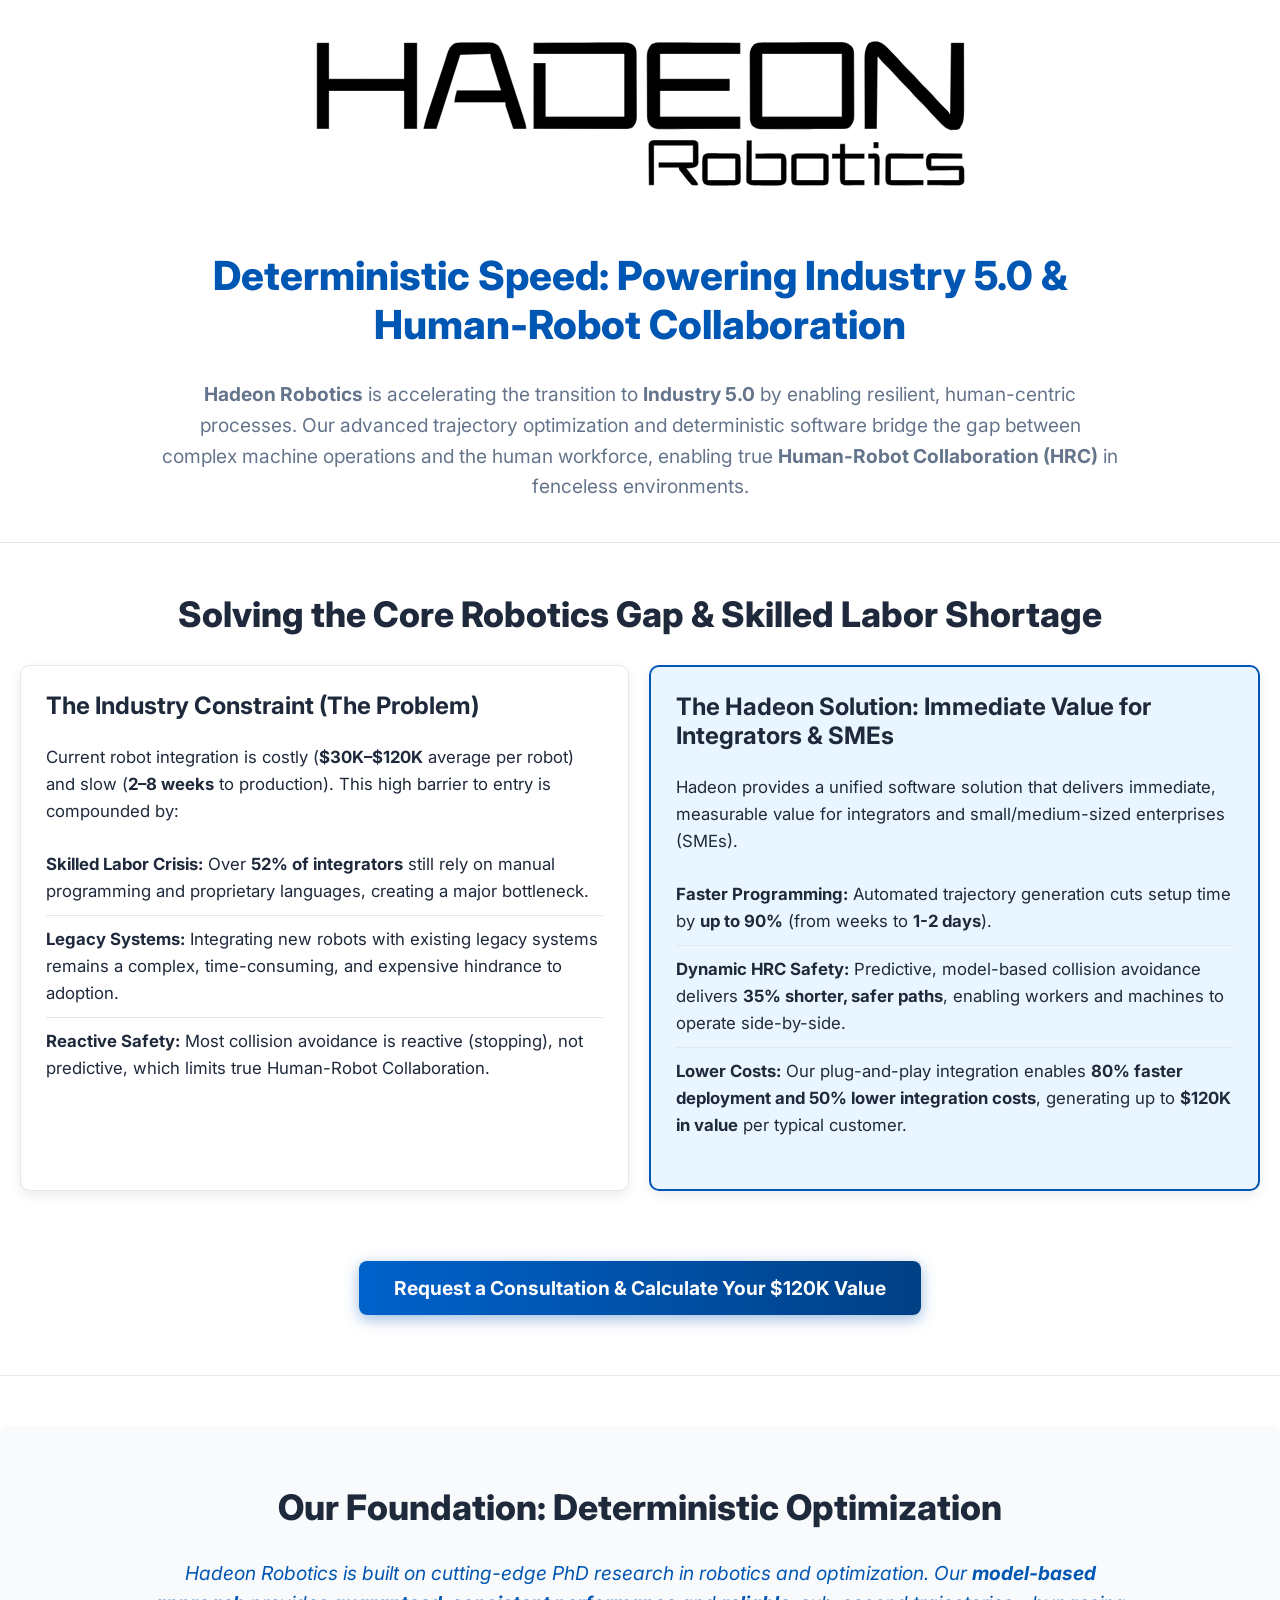
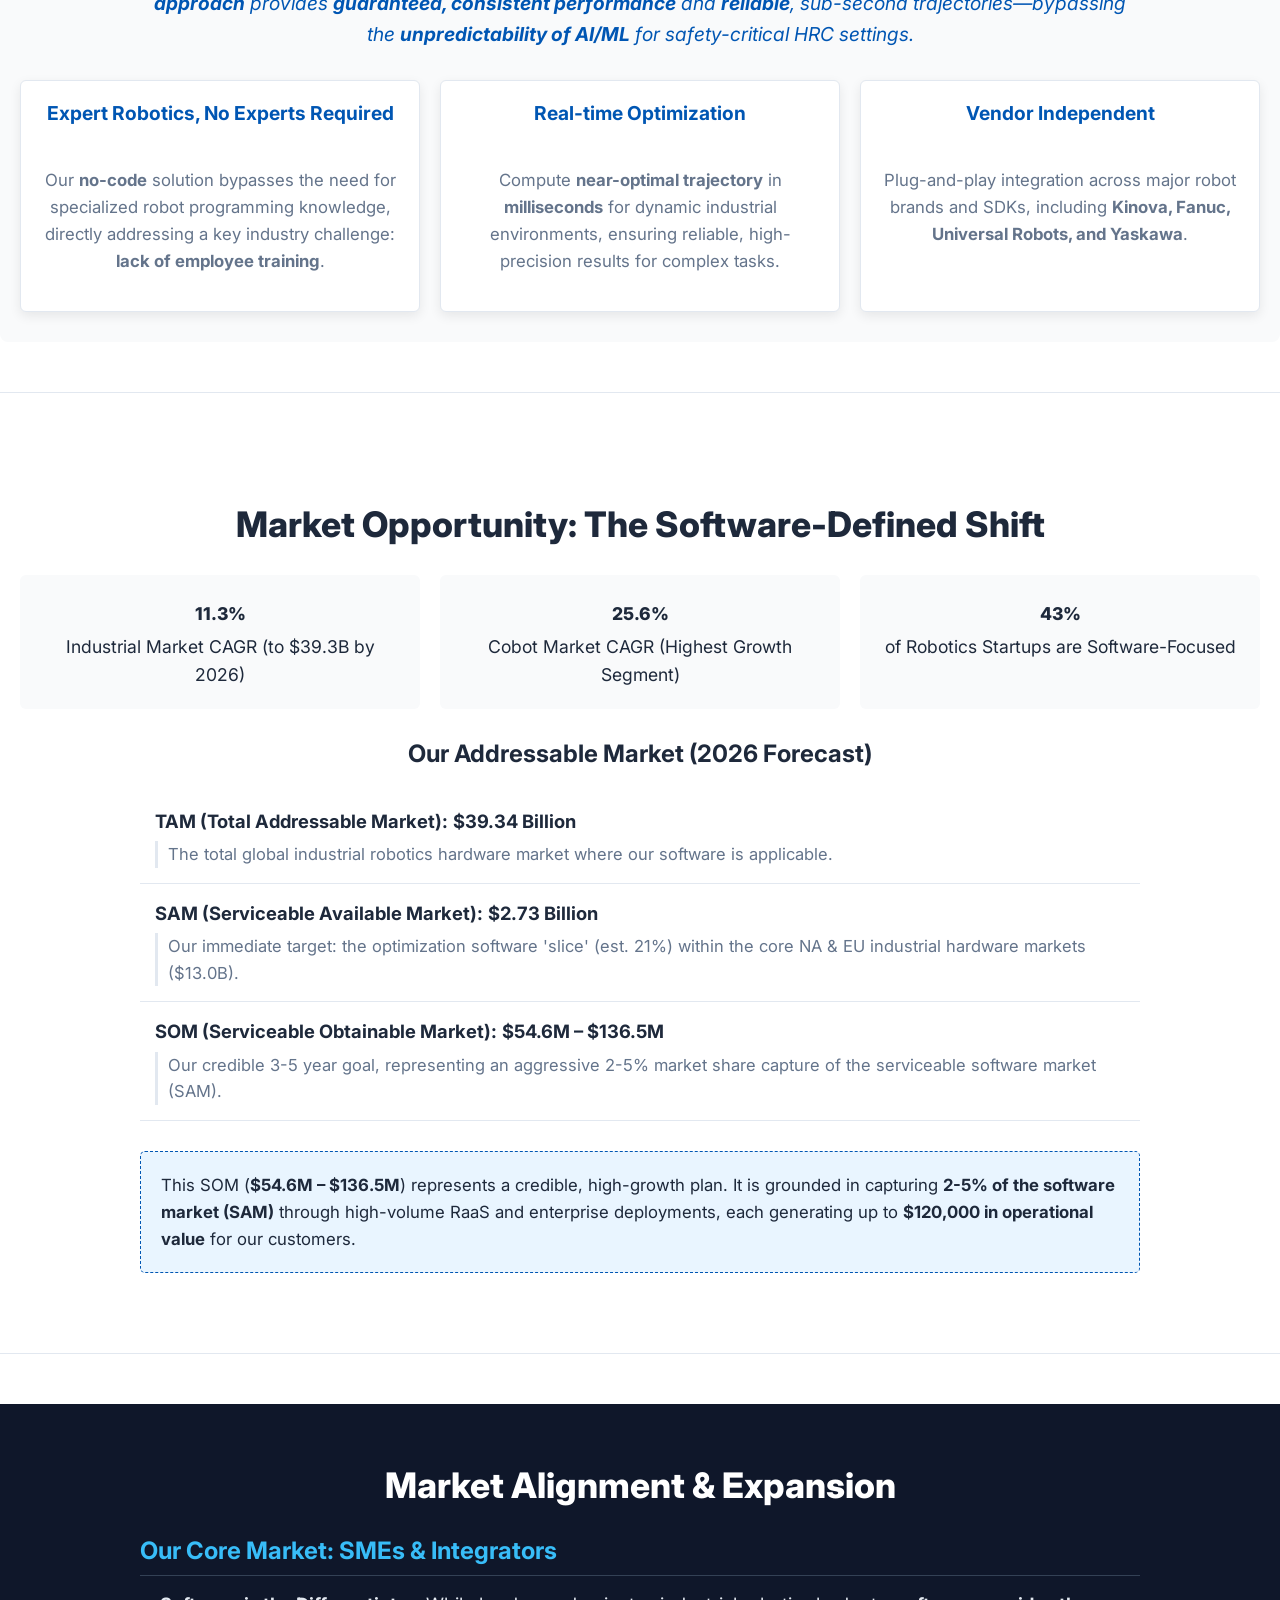
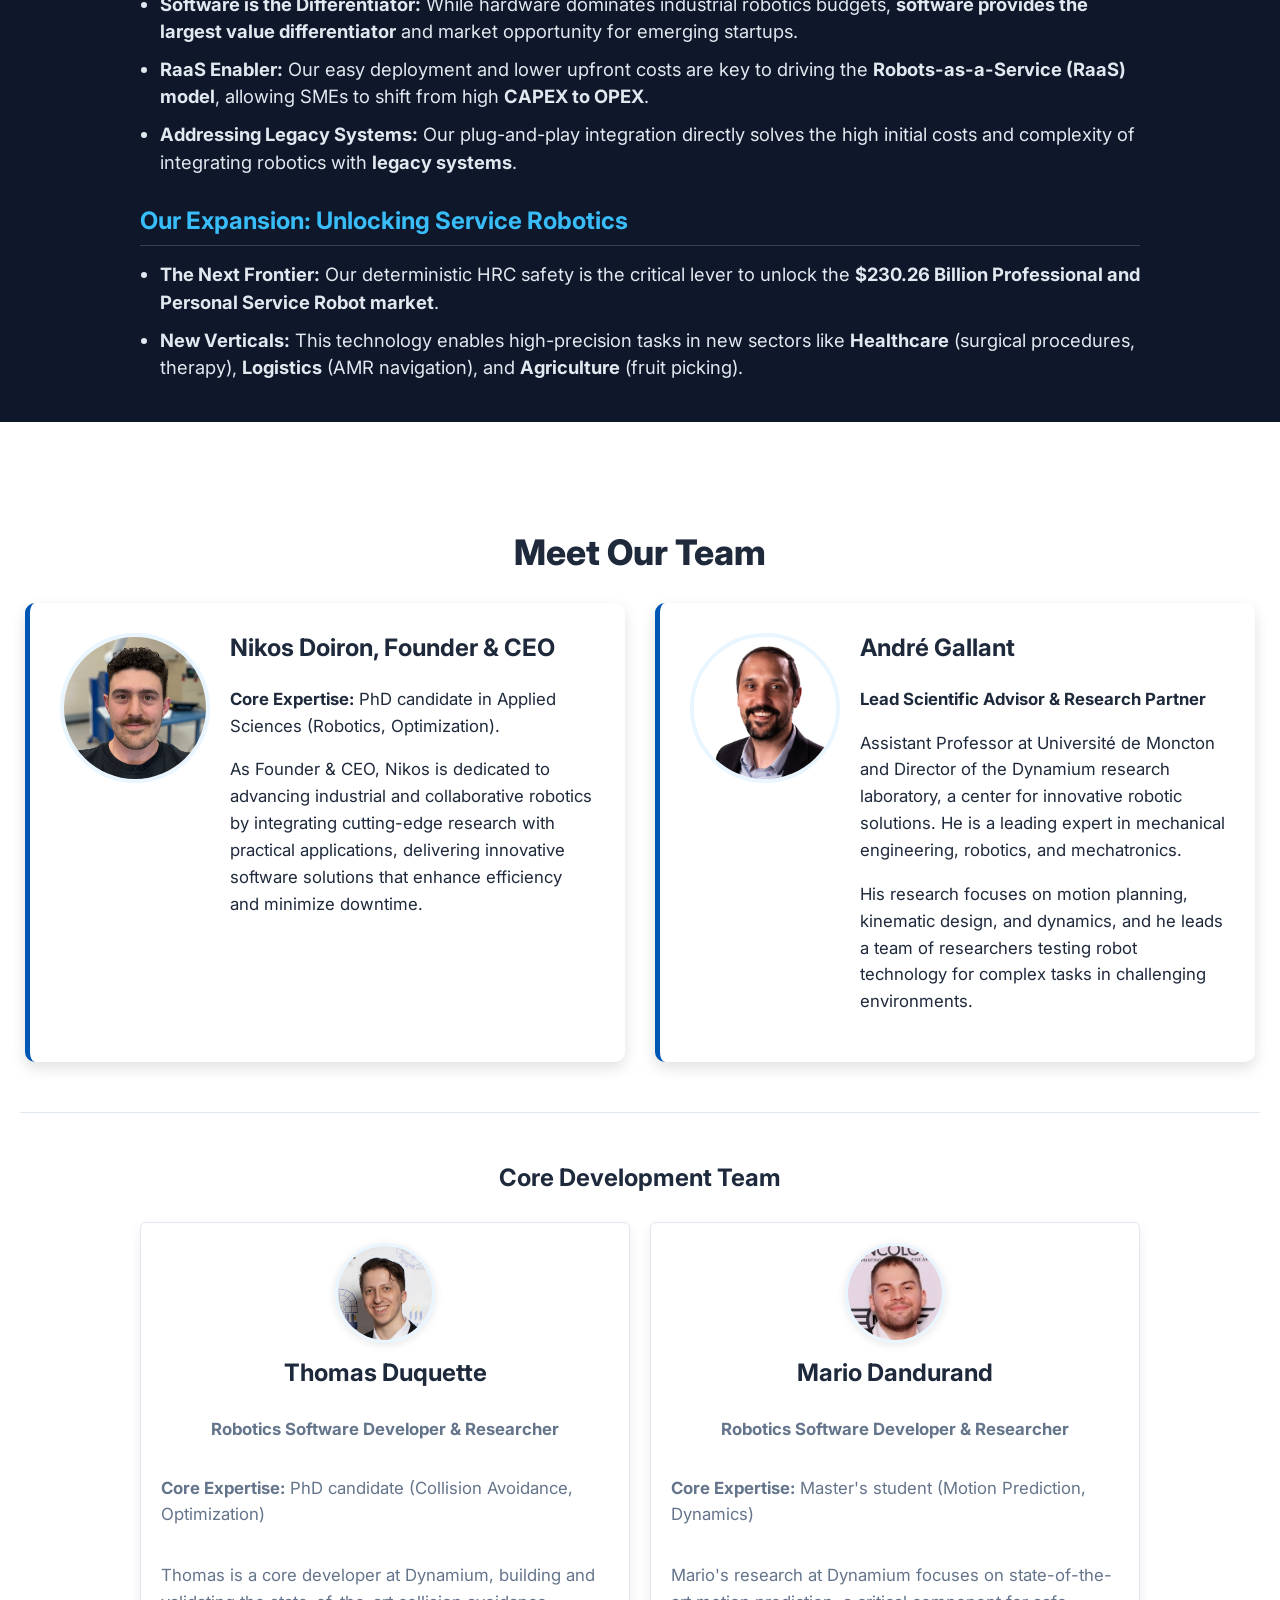
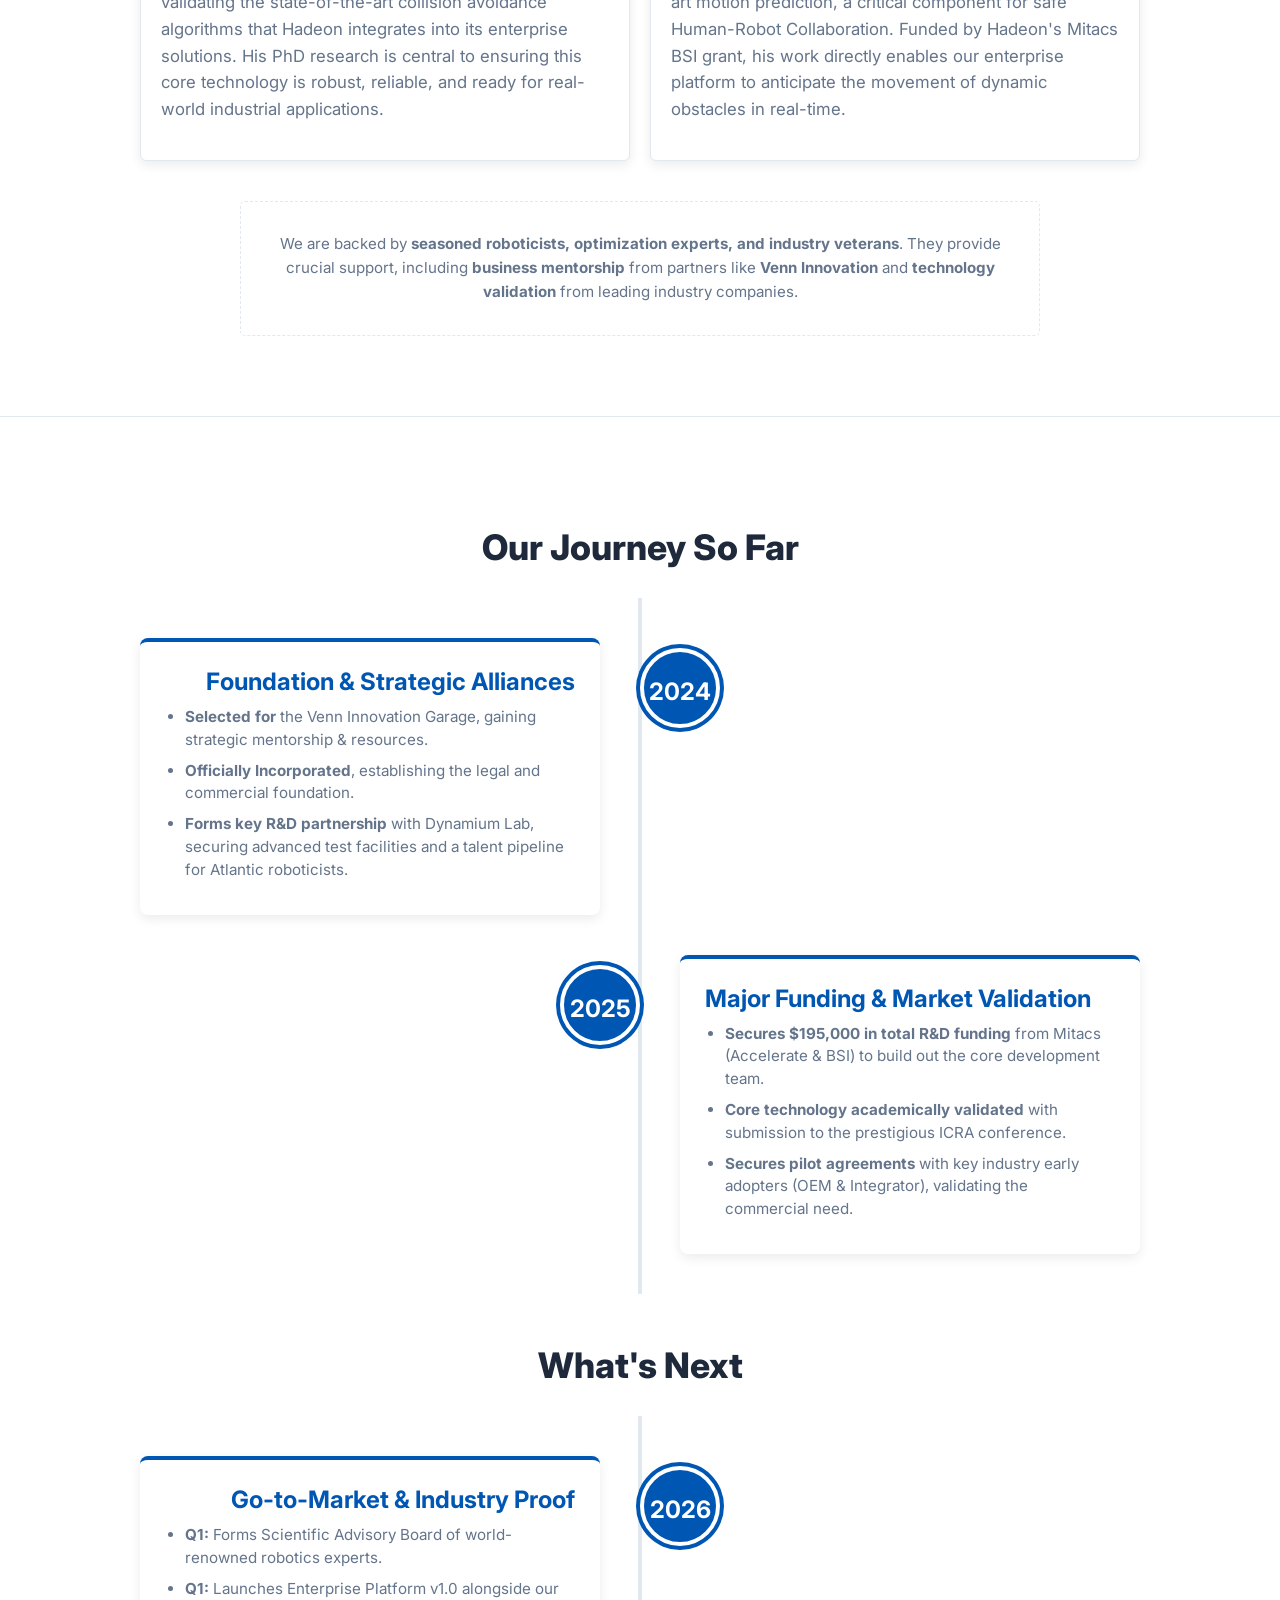
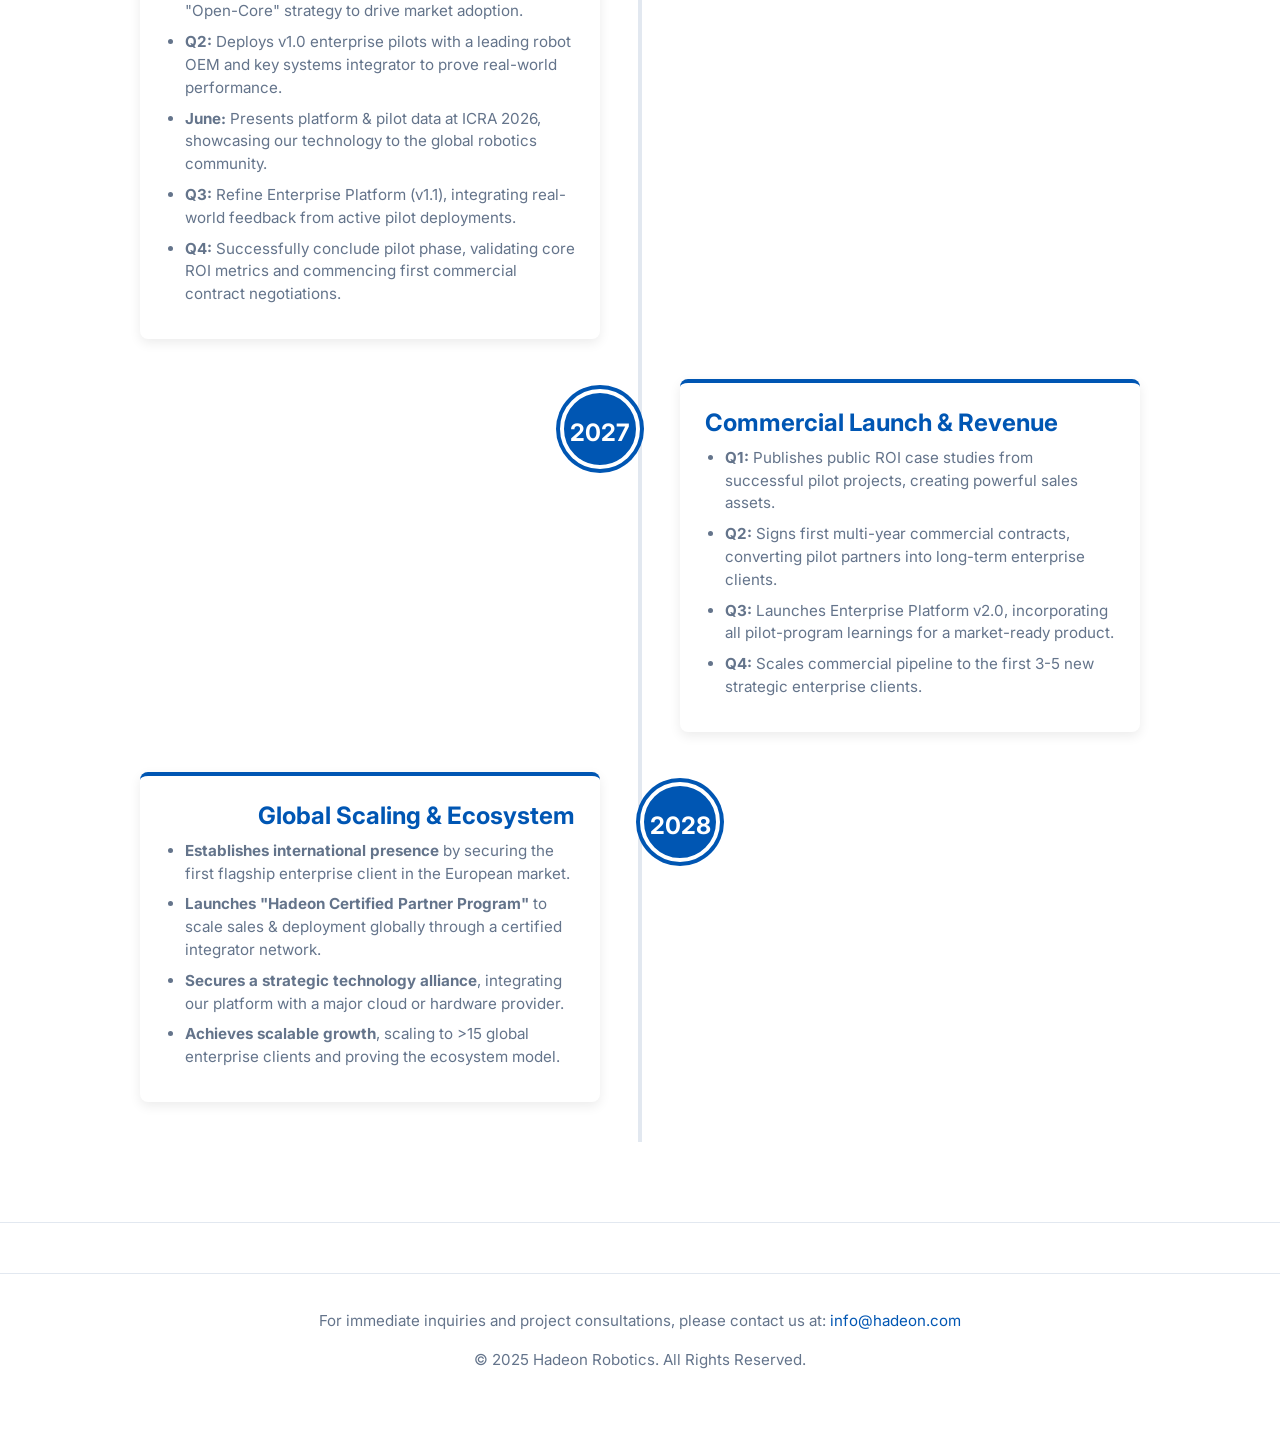
==== index.html @ 7d15245c "Official Hadeon wesite launch" ====
<!DOCTYPE html>
<html lang="en">
<head>
    <meta charset="UTF-8">
    <meta name="viewport" content="width=device-width, initial-scale=1.0">
    <title>Hadeon Robotics - Deterministic Speed for Industry 5.0</title>

    <style>
        /* --- PROFESSIONAL STYLES --- */

        /* 1. IMPORT A PROFESSIONAL FONT */
        @import url('https://fonts.googleapis.com/css2?family=Inter:wght@400;600;700;800&display=swap');

        /* 2. DEFINE A MODERN COLOR PALETTE */
        :root {
            --primary-blue: #0056b3;
            --primary-blue-light: #e9f5ff;
            --primary-blue-hover: #004085;
            --dark-bg: #0f172a; /* Dark Slate Blue */
            --light-bg: #ffffff;
            --text-dark: #1e293b;
            --text-light: #e2e8f0;
            --text-muted: #64748b;
            --border-light: #e2e8f0;
            --shadow-soft: 0 4px 12px rgba(0,0,0,0.08);
            --shadow-strong: 0 6px 15px rgba(0,0,0,0.12);
        }

        /* 3. BASE STYLES */
        * {
            box-sizing: border-box; /* <-- ADD THIS LINE */
        }

        body {
            font-family: 'Inter', sans-serif;
            text-align: center;
            background-color: #f4f4f4;
            color: var(--text-dark);
            margin: 0;
            padding: 0;
            -webkit-font-smoothing: antialiased;
            -moz-osx-font-smoothing: grayscale;
        }

        main {
            max-width: 100%;
            margin: 0;
            background-color: var(--light-bg);
            border-radius: 0;
            box-shadow: none;
            padding: 40px 0;
        }

        h2 {
            font-size: 2.2em;
            font-weight: 800;
            color: var(--text-dark);
            margin-bottom: 30px;
        }
        h3 {
            font-size: 1.5em;
            font-weight: 700;
            color: var(--text-dark);
            margin-top: 0;
        }
        h4 {
            font-size: 1.2em;
            font-weight: 700;
            color: var(--primary-blue);
            margin-top: 0;
        }

        p, li {
            line-height: 1.6;
            font-size: 1.05em;
        }

        /* --- SECTION STYLES --- */
        .section-separator {
            max-width: 1280px;
            margin: 40px auto;
            border: none;
            border-top: 1px solid var(--border-light);
        }

        /* LOGO STYLES */
        .logo {
            width: 90%;
            max-width: 650px;
            height: auto;
            margin-bottom: 20px;
        }

        /* HEADER & INTRODUCTION */
        .company-header {
            max-width: 1000px;
            margin: 40px auto 30px auto;
            padding: 0 20px;
        }
        .company-header h2 {
            font-size: 2.5em;
            font-weight: 800;
            color: var(--primary-blue);
            text-shadow: none;
        }
        .company-header p {
            font-size: 1.2em;
            color: var(--text-muted);
            text-align: center;
        }

        /* ROBOTIC ADVANTAGE (PROBLEM/SOLUTION) */
        .robotic-advantage {
            max-width: 1280px;
            margin: 50px auto;
            padding: 0 20px;
        }
        .advantage-grid {
            display: flex;
            gap: 20px;
            text-align: left;
            flex-wrap: wrap;
            justify-content: center;
        }
        .advantage-box {
            flex: 1;
            min-width: 300px;
            padding: 25px;
            border-radius: 10px;
            background-color: var(--light-bg);
            box-shadow: var(--shadow-soft);
            border: 1px solid var(--border-light);
            transition: all 0.2s ease-in-out;
        }
        .advantage-box:hover {
            /*transform: translateY(-5px);*/
            /*box-shadow: var(--shadow-strong);*/
        }
        .solution-box {
            border: 2px solid var(--primary-blue);
            background-color: var(--primary-blue-light);
        }
        .advantage-box ul {
            list-style: none;
            padding: 0;
        }
        .advantage-box p, .advantage-box li {
            text-align: left;
            font-size: 1.05em;
        }
        .advantage-box li {
            padding: 10px 0;
            border-bottom: 1px solid var(--border-light);
        }
        .advantage-box li:last-child {
            border-bottom: none;
        }

        /* CTA BANNER */
        .cta-banner {
            margin: 40px auto;
            padding: 20px;
        }
        .cta-button {
            display: inline-block;
            padding: 15px 35px;
            font-size: 1.2em;
            font-weight: 700;
            color: #ffffff;
            background-image: linear-gradient(to right, #0062cc, #004085);
            border: none;
            border-radius: 8px;
            text-decoration: none;
            box-shadow: 0 4px 15px rgba(0, 86, 179, 0.4);
            transition: all 0.2s ease-in-out;
        }
        .cta-button:hover {
            transform: translateY(-3px);
            box-shadow: 0 6px 20px rgba(0, 86, 179, 0.5);
        }

        /* TECHNOLOGY & EXPERTISE SECTION */
        .expertise-section {
            max-width: 1280px;
            margin: 50px auto;
            padding: 30px 20px;
            background-color: #f9fafb;
            border-radius: 8px;
        }
        .expertise-summary {
            font-size: 1.2em;
            font-style: italic;
            margin-bottom: 40px;
            color: var(--primary-blue);
            line-height: 1.6;
            max-width: 1000px;
            margin: 0 auto 30px auto;
            text-align: center;
        }
        .features-grid {
            display: flex;
            gap: 20px;
            flex-wrap: wrap;
            justify-content: center;
        }
        .feature-box {
            flex: 1;
            min-width: 250px;
            padding: 20px;
            border-radius: 6px;
            background-color: var(--light-bg);
            box-shadow: var(--shadow-soft);
            text-align: center;
            border: 1px solid var(--border-light);
            transition: all 0.2s ease-in-out;
        }
        .feature-box:hover {
            /*transform: translateY(-5px);*/
            /*box-shadow: var(--shadow-strong);*/
        }
        .feature-box p {
            color: var(--text-muted);
            font-size: 1.05em;
            /* text-align removed from this global rule */
        }

        /* NEW: Centers text ONLY in the "Foundation" boxes */
        .expertise-section .feature-box p {
            text-align: center;
        }

        .dev-title {
            font-size: 1.1em;
            font-weight: 700;
            color: var(--text-dark);
            margin-top: 5px;
            margin-bottom: 15px;
            display: block;
        }

        /* NEW: Justifies ONLY the dev bio paragraphs */
        .feature-box p.dev-bio {
            text-align: left;
        }

        /* MARKET OPPORTUNITY */
        .market-opportunity-section {
            max-width: 1280px;
            margin: 50px auto;
            padding: 30px 20px;
        }
        .market-grid {
            display: flex;
            gap: 20px;
            flex-wrap: wrap;
            justify-content: center;
            margin-bottom: 30px;
        }
        .market-box {
            flex: 1;
            min-width: 250px;
            padding: 20px;
            border-radius: 6px;
            background-color: #f9fafb;
            text-align: center;
        }
        .market-box-stat {
            font-size: 2.8em;
            font-weight: 800;
            color: var(--primary-blue);
            margin: 0;
        }
        .market-box p {
            font-size: 1.1em;
            color: var(--text-dark);
            margin: 5px 0 0 0;
        }
        .tam-sam-som-list {
            max-width: 1000px;
            margin: 0 auto;
            text-align: left;
            padding: 0;
            list-style: none;
        }
        .tam-sam-som-list li {
            font-size: 1.15em;
            padding: 15px;
            border-bottom: 1px solid var(--border-light);
        }
        .tam-sam-som-list p.market-definition {
            font-size: 0.9em;
            color: var(--text-muted);
            margin: 5px 0 0 0;
            padding-left: 10px;
            border-left: 3px solid var(--border-light);
        }

        .market-summary-note {
            max-width: 1000px;
            margin: 30px auto 0 auto;
            padding: 20px;
            font-size: 1.0em;
            color: var(--text-dark);
            background-color: var(--primary-blue-light);
            border: 1px dashed var(--primary-blue);
            border-radius: 5px;
            text-align: left;
        }
        .market-summary-note p {
            text-align: left;
            margin: 0;
        }


        /* MARKET ALIGNMENT & EXPANSION */
        .market-expansion-section {
            max-width: 100%;
            margin: 50px auto;
            padding: 30px 20px;
            background-color: var(--dark-bg);
            color: var(--text-light);
            padding-bottom: 30px;
        }
        .market-expansion-section h2 {
            color: #ffffff;
        }
        .market-expansion-section h3 {
            color: #38bdf8;
            text-align: left;
            max-width: 1000px;
            margin: 30px auto 15px auto;
            border-bottom: 1px solid #334155;
            padding-bottom: 10px;
        }
        .market-expansion-section ul {
            list-style: disc;
            padding-left: 20px;
            text-align: left;
            max-width: 1000px;
            margin: 0 auto;
        }
        .market-expansion-section li {
            font-size: 1.15em;
            margin-bottom: 10px;
            line-height: 1.5;
        }

        /* TEAM/FOUNDER SECTION STYLES */
        .team-section {
            max-width: 1280px;
            margin: 50px auto;
            padding: 30px 20px;
        }
        .section-header {
            margin-bottom: 30px;
        }

        .team-grid {
            display: flex;
            gap: 30px;
            flex-wrap: wrap;
            justify-content: center;
            margin: 0 auto 30px auto;
        }

        .team-card {
            display: flex;
            align-items: flex-start;
            gap: 20px;
            flex: 1;
            min-width: 400px;
            max-width: 600px;
            padding: 30px;
            border-radius: 10px;
            background-color: var(--light-bg);
            box-shadow: var(--shadow-strong);
            text-align: left;
            border-left: 5px solid var(--primary-blue);
        }

        .team-image-container {
            flex-shrink: 0;
        }

        .team-headshot {
            width: 150px;
            height: 150px;
            object-fit: cover;
            object-position: center bottom;
            border-radius: 50%;
            border: 4px solid var(--primary-blue-light);
        }

        .team-details {
            flex-grow: 1;
        }

        .team-details p {
            text-align: left;
        }

        .advisors-note {
            max-width: 800px;
            margin: 0 auto;
            padding: 15px;
            font-size: 0.9em;
            color: var(--text-muted);
            border: 1px dashed var(--border-light);
            border-radius: 5px;
        }

        @media (max-width: 960px) {
            .team-card {
                flex-direction: column;
                align-items: center;
                text-align: left;
                min-width: 300px;
            }
            .team-details p {
                text-align: left;
            }
        }

        /* NEW: Styling for Development Team Headshots */
        .dev-headshot {
            width: 100px;
            height: 100px;
            object-fit: cover;
            object-position: center top;
            border-radius: 50%;
            border: 3px solid var(--primary-blue-light);
            margin-bottom: 15px; /* Space between image and text */
            box-shadow: 0 2px 8px rgba(0,0,0,0.1);
        }

        /* Adjust feature-box for dev images to center them */
        .features-grid .feature-box {
            display: flex;
            flex-direction: column;
            align-items: center; /* Center content horizontally */
            text-align: center;  /* Center text within the box */
        }
        /* Ensure text is left-aligned within dev bios */
        /*.features-grid .feature-box p {*/
        /*    text-align: center;*/
        /*}*/

        /* --- ROADMAP STYLES --- */
        .roadmap-section {
            max-width: 1280px;
            margin: 50px auto;
            padding: 30px 20px;
        }

        .timeline-container {
            position: relative;
            max-width: 1000px;
            margin: 0 auto;
            padding: 20px 0;
        }

        .timeline-container::before {
            content: '';
            position: absolute;
            top: 0;
            bottom: 0;
            left: 50%;
            width: 4px;
            background-color: var(--border-light);
            transform: translateX(-50%);
        }

        .timeline-item {
            position: relative;
            width: 50%;
            padding: 20px 0;
            opacity: 0;
            transform: translateY(30px);
            transition: opacity 0.6s ease-out, transform 0.6s ease-out;
        }

        .timeline-item.is-active {
            opacity: 1;
            transform: translateY(0);
        }

        .timeline-item:nth-child(odd) {
            padding-right: 40px;
            text-align: right;
            left: 0;
        }
        .timeline-item:nth-child(even) {
            padding-left: 40px;
            text-align: left;
            left: 50%;
        }

        .timeline-year {
            position: absolute;
            top: 30px;
            width: 80px;
            height: 80px;
            line-height: 80px;
            text-align: center;
            font-size: 1.5em;
            font-weight: 700;
            color: #ffffff;
            background-color: var(--primary-blue);
            border-radius: 50%;
            border: 4px solid var(--light-bg);
            box-shadow: 0 0 0 4px var(--primary-blue);
            z-index: 10;
        }

        .timeline-item:nth-child(odd) .timeline-year {
            right: -40px;
            transform: translateX(50%);
        }
        .timeline-item:nth-child(even) .timeline-year {
            left: -40px;
            transform: translateX(-50%);
        }

        .timeline-content {
            padding: 25px;
            background-color: var(--light-bg);
            border-radius: 8px;
            box-shadow: var(--shadow-soft);
            border-top: 4px solid var(--primary-blue);
        }

        .timeline-content h3 {
            margin-bottom: 10px;
            color: var(--primary-blue);
        }

        .timeline-content ul {
            list-style-type: disc;
            padding-left: 20px;
            margin: 0;
            text-align: left;
        }

        .timeline-content li {
            font-size: 0.95em;
            margin-bottom: 8px;
            color: var(--text-muted);
            line-height: 1.5;
        }

        /* Roadmap Media Query for Mobile */
        @media (max-width: 768px) {
            .timeline-container::before {
                left: 40px;
            }

            .timeline-item {
                width: 100%;
                padding-left: 60px;
                padding-right: 0;
            }

            .timeline-item:nth-child(odd),
            .timeline-item:nth-child(even) {
                left: 0;
                padding-left: 70px;
                text-align: left;
            }

            .timeline-year {
                top: 25px;
                left: 0;
                width: 70px;
                height: 70px;
                line-height: 70px;
                font-size: 1.2em;
            }

            .timeline-item:nth-child(odd) .timeline-year,
            .timeline-item:nth-child(even) .timeline-year {
                left: 40px;
                transform: translateX(-50%);
            }
        }
        /* --- END ROADMAP STYLES --- */


        /* CONTACT FOOTER */
        .contact-footer {
            margin-top: 50px;
            padding: 20px;
            border-top: 1px solid var(--border-light);
            font-size: 0.9em;
            color: var(--text-muted);
        }
        .contact-footer a {
            color: var(--primary-blue);
            text-decoration: none;
        }
        .contact-footer a:hover {
            text-decoration: underline;
        }
    </style>
</head>
<body>

<main>
    <img src="images/HadeonLogo.svg" alt="Hadeon Robotics Logo" class="logo">

    <section class="company-header">
        <h2>Deterministic Speed: Powering Industry 5.0 & Human-Robot Collaboration</h2>
        <p>
            <strong>Hadeon Robotics</strong> is accelerating the transition to <strong>Industry 5.0</strong> by enabling resilient, human-centric processes. Our advanced trajectory optimization and deterministic software bridge the gap between complex machine operations and the human workforce, enabling true <strong>Human-Robot Collaboration (HRC)</strong> in fenceless environments.
        </p>
    </section>
    <hr class="section-separator">

    <section class="robotic-advantage">
        <h2>Solving the Core Robotics Gap & Skilled Labor Shortage</h2>

        <div class="advantage-grid">
            <div class="advantage-box">
                <h3>The Industry Constraint (The Problem)</h3>
                <p>
                    Current robot integration is costly (<strong>$30K–$120K</strong> average per robot) and slow (<strong>2–8 weeks</strong> to production). This high barrier to entry is compounded by:
                </p>
                <ul>
                    <li><strong>Skilled Labor Crisis:</strong> Over <strong>52% of integrators</strong> still rely on manual programming and proprietary languages, creating a major bottleneck.</li>
                    <li><strong>Legacy Systems:</strong> Integrating new robots with existing legacy systems remains a complex, time-consuming, and expensive hindrance to adoption.</li>
                    <li><strong>Reactive Safety:</strong> Most collision avoidance is reactive (stopping), not predictive, which limits true Human-Robot Collaboration.</li>
                </ul>
            </div>

            <div class="advantage-box solution-box">
                <h3>The Hadeon Solution: Immediate Value for Integrators & SMEs</h3>
                <p>
                    Hadeon provides a unified software solution that delivers immediate, measurable value for integrators and small/medium-sized enterprises (SMEs).
                </p>
                <ul>
                    <li>
                        <strong>Faster Programming:</strong> Automated trajectory generation cuts setup time by <strong>up to 90%</strong> (from weeks to <strong>1-2 days</strong>).
                    </li>
                    <li>
                        <strong>Dynamic HRC Safety:</strong> Predictive, model-based collision avoidance delivers <strong>35% shorter, safer paths</strong>, enabling workers and machines to operate side-by-side.
                    </li>
                    <li>
                        <strong>Lower Costs:</strong> Our plug-and-play integration enables <strong>80% faster deployment and 50% lower integration costs</strong>, generating up to <strong>$120K in value</strong> per typical customer.
                    </li>
                </ul>
            </div>
        </div>
    </section>
    <section class="cta-banner">
        <a href="mailto:info@hadeon.com" class="cta-button">Request a Consultation & Calculate Your $120K Value</a>
    </section>
    <hr class="section-separator">

    <section class="expertise-section">
        <h2>Our Foundation: Deterministic Optimization</h2>

        <p class="expertise-summary">
            Hadeon Robotics is built on cutting-edge PhD research in robotics and optimization. Our <strong>model-based approach</strong> provides <strong>guaranteed, consistent performance</strong> and <strong>reliable</strong>, sub-second trajectories—bypassing the <strong>unpredictability of AI/ML</strong> for safety-critical HRC settings.
        </p>

        <div class="features-grid">
            <div class="feature-box">
                <h4>Expert Robotics, No Experts Required</h4>
                <p>Our <strong>no-code</strong> solution bypasses the need for specialized robot programming knowledge, directly addressing a key industry challenge: <strong>lack of employee training</strong>.</p>
            </div>
            <div class="feature-box">
                <h4>Real-time Optimization</h4>
                <p>Compute <strong>near-optimal trajectory</strong> in <strong>milliseconds</strong> for dynamic industrial environments, ensuring reliable, high-precision results for complex tasks.</p>
            </div>
            <div class="feature-box">
                <h4>Vendor Independent</h4>
                <p>Plug-and-play integration across major robot brands and SDKs, including <strong>Kinova, Fanuc, Universal Robots, and Yaskawa</strong>.</p>
            </div>
        </div>
    </section>
    <hr class="section-separator">

    <section class="market-opportunity-section">
        <h2>Market Opportunity: The Software-Defined Shift</h2>
        <div class="market-grid">
            <div class="market-box">
                <p class="market-box-stat">11.3%</p>
                <p>Industrial Market CAGR (to $39.3B by 2026)</p>
            </div>
            <div class="market-box">
                <p class="market-box-stat">25.6%</p>
                <p>Cobot Market CAGR (Highest Growth Segment)</p>
            </div>
            <div class="market-box">
                <p class="market-box-stat">43%</p>
                <p>of Robotics Startups are Software-Focused</p>
            </div>
        </div>

        <h3>Our Addressable Market (2026 Forecast)</h3>

        <ul class="tam-sam-som-list">
            <li>
                <strong>TAM (Total Addressable Market):</strong> <strong>$39.34 Billion</strong>
                <p class="market-definition">The total global industrial robotics hardware market where our software is applicable.</p>
            </li>
            <li>
                <strong>SAM (Serviceable Available Market):</strong> <strong>$2.73 Billion</strong>
                <p class="market-definition">Our immediate target: the optimization software 'slice' (est. 21%) within the core NA & EU industrial hardware markets ($13.0B).</p>
            </li>
            <li>
                <strong>SOM (Serviceable Obtainable Market):</strong> <strong>$54.6M – $136.5M</strong>
                <p class="market-definition">Our credible 3-5 year goal, representing an aggressive 2-5% market share capture of the serviceable software market (SAM).</p>
            </li>
        </ul>

        <div class="market-summary-note">
            <p>This SOM (<strong>$54.6M – $136.5M</strong>) represents a credible, high-growth plan. It is grounded in capturing <strong>2-5% of the software market (SAM)</strong> through high-volume RaaS and enterprise deployments, each generating up to <strong>$120,000 in operational value</strong> for our customers.</p>
        </div>

    </section>

    <hr class="section-separator">

    <section class="market-expansion-section">
        <h2>Market Alignment & Expansion</h2>

        <h3>Our Core Market: SMEs & Integrators</h3>
        <ul>
            <li>
                <strong>Software is the Differentiator:</strong> While hardware dominates industrial robotics budgets, <strong>software provides the largest value differentiator</strong> and market opportunity for emerging startups.
            </li>
            <li>
                <strong>RaaS Enabler:</strong> Our easy deployment and lower upfront costs are key to driving the <strong>Robots-as-a-Service (RaaS) model</strong>, allowing SMEs to shift from high <strong>CAPEX to OPEX</strong>.
            </li>
            <li>
                <strong>Addressing Legacy Systems:</strong> Our plug-and-play integration directly solves the high initial costs and complexity of integrating robotics with <strong>legacy systems</strong>.
            </li>
        </ul>

        <h3>Our Expansion: Unlocking Service Robotics</h3>
        <ul>
            <li>
                <strong>The Next Frontier:</strong> Our deterministic HRC safety is the critical lever to unlock the <strong>$230.26 Billion Professional and Personal Service Robot market</strong>.
            </li>
            <li>
                <strong>New Verticals:</strong> This technology enables high-precision tasks in new sectors like <strong>Healthcare</strong> (surgical procedures, therapy), <strong>Logistics</strong> (AMR navigation), and <strong>Agriculture</strong> (fruit picking).
            </li>
        </ul>
    </section>

    <section class="team-section">
        <div class="section-header">
            <h2>Meet Our Team</h2>
        </div>

        <div class="team-grid">
            <div class="team-card">
                <div class="team-image-container">
                    <img src="images/nikos_headshot.jpeg" alt="Nikos Doiron Headshot" class="team-headshot">
                </div>
                <div class="team-details">
                    <h3>Nikos Doiron, Founder & CEO</h3>
                    <p><strong>Core Expertise:</strong> PhD candidate in Applied Sciences (Robotics, Optimization).</p>
                    <p>As Founder & CEO, Nikos is dedicated to advancing industrial and collaborative robotics by integrating cutting-edge research with practical applications, delivering innovative software solutions that enhance efficiency and minimize downtime.</p>
                </div>
            </div>

            <div class="team-card">
                <div class="team-image-container">
                    <img src="images/andre_headshot.jpeg" alt="Andre Gallant Headshot" class="team-headshot">
                </div>
                <div class="team-details">
                    <h3>André Gallant</h3>
                    <p><strong>Lead Scientific Advisor & Research Partner</strong></p>
                    <p>Assistant Professor at Université de Moncton and Director of the Dynamium research laboratory, a center for innovative robotic solutions. He is a leading expert in mechanical engineering, robotics, and mechatronics.</p>
                    <p>His research focuses on motion planning, kinematic design, and dynamics, and he leads a team of researchers testing robot technology for complex tasks in challenging environments.</p>
                </div>
            </div>
        </div>

        <div class="section-header" style="margin-top: 50px; border-top: 1px solid var(--border-light); padding-top: 50px;">
            <h3>Core Development Team</h3>
        </div>

        <div class="features-grid" style="max-width: 1000px; margin: 0 auto;">
            <div class="feature-box">
                <img src="images/thomas_headshot.jpeg" alt="Thomas Duquette Headshot" class="dev-headshot">
                <h3>Thomas Duquette</h3>
                <p class="dev-title">Robotics Software Developer & Researcher</p>

                <p class="dev-bio"><strong>Core Expertise:</strong> PhD candidate (Collision Avoidance, Optimization)</p>
                <p class="dev-bio">Thomas is a core developer at Dynamium, building and validating the state-of-the-art collision avoidance algorithms that Hadeon integrates into its enterprise solutions. His PhD research is central to ensuring this core technology is robust, reliable, and ready for real-world industrial applications.</p>
            </div>

            <div class="feature-box">
                <img src="images/mario_headshot.jpeg" alt="Mario Dandurand Headshot" class="dev-headshot">
                <h3>Mario Dandurand</h3>
                <p class="dev-title">Robotics Software Developer & Researcher</p>

                <p class="dev-bio"><strong>Core Expertise:</strong> Master's student (Motion Prediction, Dynamics)</p>
                <p class="dev-bio">Mario's research at Dynamium focuses on state-of-the-art motion prediction, a critical component for safe Human-Robot Collaboration. Funded by Hadeon's Mitacs BSI grant, his work directly enables our enterprise platform to anticipate the movement of dynamic obstacles in real-time.</p>
            </div>
        </div>

        <div class="advisors-note" style="margin-top: 40px;">
            <p>
                We are backed by <strong>seasoned roboticists, optimization experts, and industry veterans</strong>. They provide crucial support, including <strong>business mentorship</strong> from partners like <strong>Venn Innovation</strong> and <strong>technology validation</strong> from leading industry companies.
            </p>
        </div>
    </section>

    <hr class="section-separator">

    <section class="roadmap-section">

        <div class="section-header">
            <h2>Our Journey So Far</h2>
        </div>

        <div class="timeline-container">
            <div class="timeline-item">
                <div class="timeline-year">2024</div>
                <div class="timeline-content">
                    <h3>Foundation & Strategic Alliances</h3>
                    <ul>
                        <li><strong>Selected for</strong> the Venn Innovation Garage, gaining strategic mentorship & resources.</li>
                        <li><strong>Officially Incorporated</strong>, establishing the legal and commercial foundation.</li>
                        <li><strong>Forms key R&D partnership</strong> with Dynamium Lab, securing advanced test facilities and a talent pipeline for Atlantic roboticists.</li>
                    </ul>
                </div>
            </div>

            <div class="timeline-item">
                <div class="timeline-year">2025</div>
                <div class="timeline-content">
                    <h3>Major Funding & Market Validation</h3>
                    <ul>
                        <li><strong>Secures $195,000 in total R&D funding</strong> from Mitacs (Accelerate & BSI) to build out the core development team.</li>
                        <li><strong>Core technology academically validated</strong> with submission to the prestigious ICRA conference.</li>
                        <li><strong>Secures pilot agreements</strong> with key industry early adopters (OEM & Integrator), validating the commercial need.</li>
                    </ul>
                </div>
            </div>
        </div>

        <div class="section-header" style="margin-top: 50px;">
            <h2>What's Next</h2>
        </div>

        <div class="timeline-container">
            <div class="timeline-item">
                <div class="timeline-year">2026</div>
                <div class="timeline-content">
                    <h3>Go-to-Market & Industry Proof</h3>
                    <ul>
                        <li><span class="prefix"><strong> Q1:</strong></span> Forms Scientific Advisory Board of world-renowned robotics experts.</li>
                        <li><span class="prefix"><strong> Q1:</strong></span> Launches Enterprise Platform v1.0 alongside our "Open-Core" strategy to drive market adoption.</li>
                        <li><span class="prefix"><strong> Q2:</strong></span> Deploys v1.0 enterprise pilots with a leading robot OEM and key systems integrator to prove real-world performance.</li>
                        <li><span class="prefix"><strong> June:</strong></span> Presents platform & pilot data at ICRA 2026, showcasing our technology to the global robotics community.</li>
                        <li><span class="prefix"><strong> Q3:</strong></span> Refine Enterprise Platform (v1.1), integrating real-world feedback from active pilot deployments.</li>
                        <li><span class="prefix"><strong> Q4:</strong></span> Successfully conclude pilot phase, validating core ROI metrics and commencing first commercial contract negotiations.</li>
                    </ul>
                </div>
            </div>

            <div class="timeline-item">
                <div class="timeline-year">2027</div>
                <div class="timeline-content">
                    <h3>Commercial Launch & Revenue</h3>
                    <ul>
                        <li><strong>Q1:</strong> Publishes public ROI case studies from successful pilot projects, creating powerful sales assets.</li>
                        <li><strong>Q2:</strong> Signs first multi-year commercial contracts, converting pilot partners into long-term enterprise clients.</li>
                        <li><strong>Q3:</strong> Launches Enterprise Platform v2.0, incorporating all pilot-program learnings for a market-ready product.</li>
                        <li><strong>Q4:</strong> Scales commercial pipeline to the first 3-5 new strategic enterprise clients.</li>
                    </ul>
                </div>
            </div>

            <div class="timeline-item">
                <div class="timeline-year">2028</div>
                <div class="timeline-content">
                    <h3>Global Scaling & Ecosystem</h3>
                    <ul>
                        <li><strong>Establishes international presence</strong> by securing the first flagship enterprise client in the European market.</li>
                        <li><strong>Launches "Hadeon Certified Partner Program"</strong> to scale sales & deployment globally through a certified integrator network.</li>
                        <li><strong>Secures a strategic technology alliance</strong>, integrating our platform with a major cloud or hardware provider.</li>
                        <li><strong>Achieves scalable growth</strong>, scaling to >15 global enterprise clients and proving the ecosystem model.</li>
                    </ul>
                </div>
            </div>
        </div>
    </section>

    <hr class="section-separator">

    <section class="contact-footer">
        <p>For immediate inquiries and project consultations, please contact us at: <a href="mailto:info@hadeon.com">info@hadeon.com</a></p>
        <p>&copy; 2025 Hadeon Robotics. All Rights Reserved.</p>
    </section>
</main>

<script>
    document.addEventListener('DOMContentLoaded', function() {
        const timelineItems = document.querySelectorAll('.timeline-item');

        const observerCallback = (entries, observer) => {
            entries.forEach(entry => {
                if (entry.isIntersecting) {
                    entry.target.classList.add('is-active');
                } else {
                    // If it's NOT in view, remove the class so it can re-animate later
                    entry.target.classList.remove('is-active');
                }
            });
        };

        const observerOptions = {
            root: null,
            rootMargin: '0px',
            threshold: 0.3
        };

        const observer = new IntersectionObserver(observerCallback, observerOptions);

        timelineItems.forEach(item => {
            observer.observe(item);
        });
    });
</script>

</body>
</html>
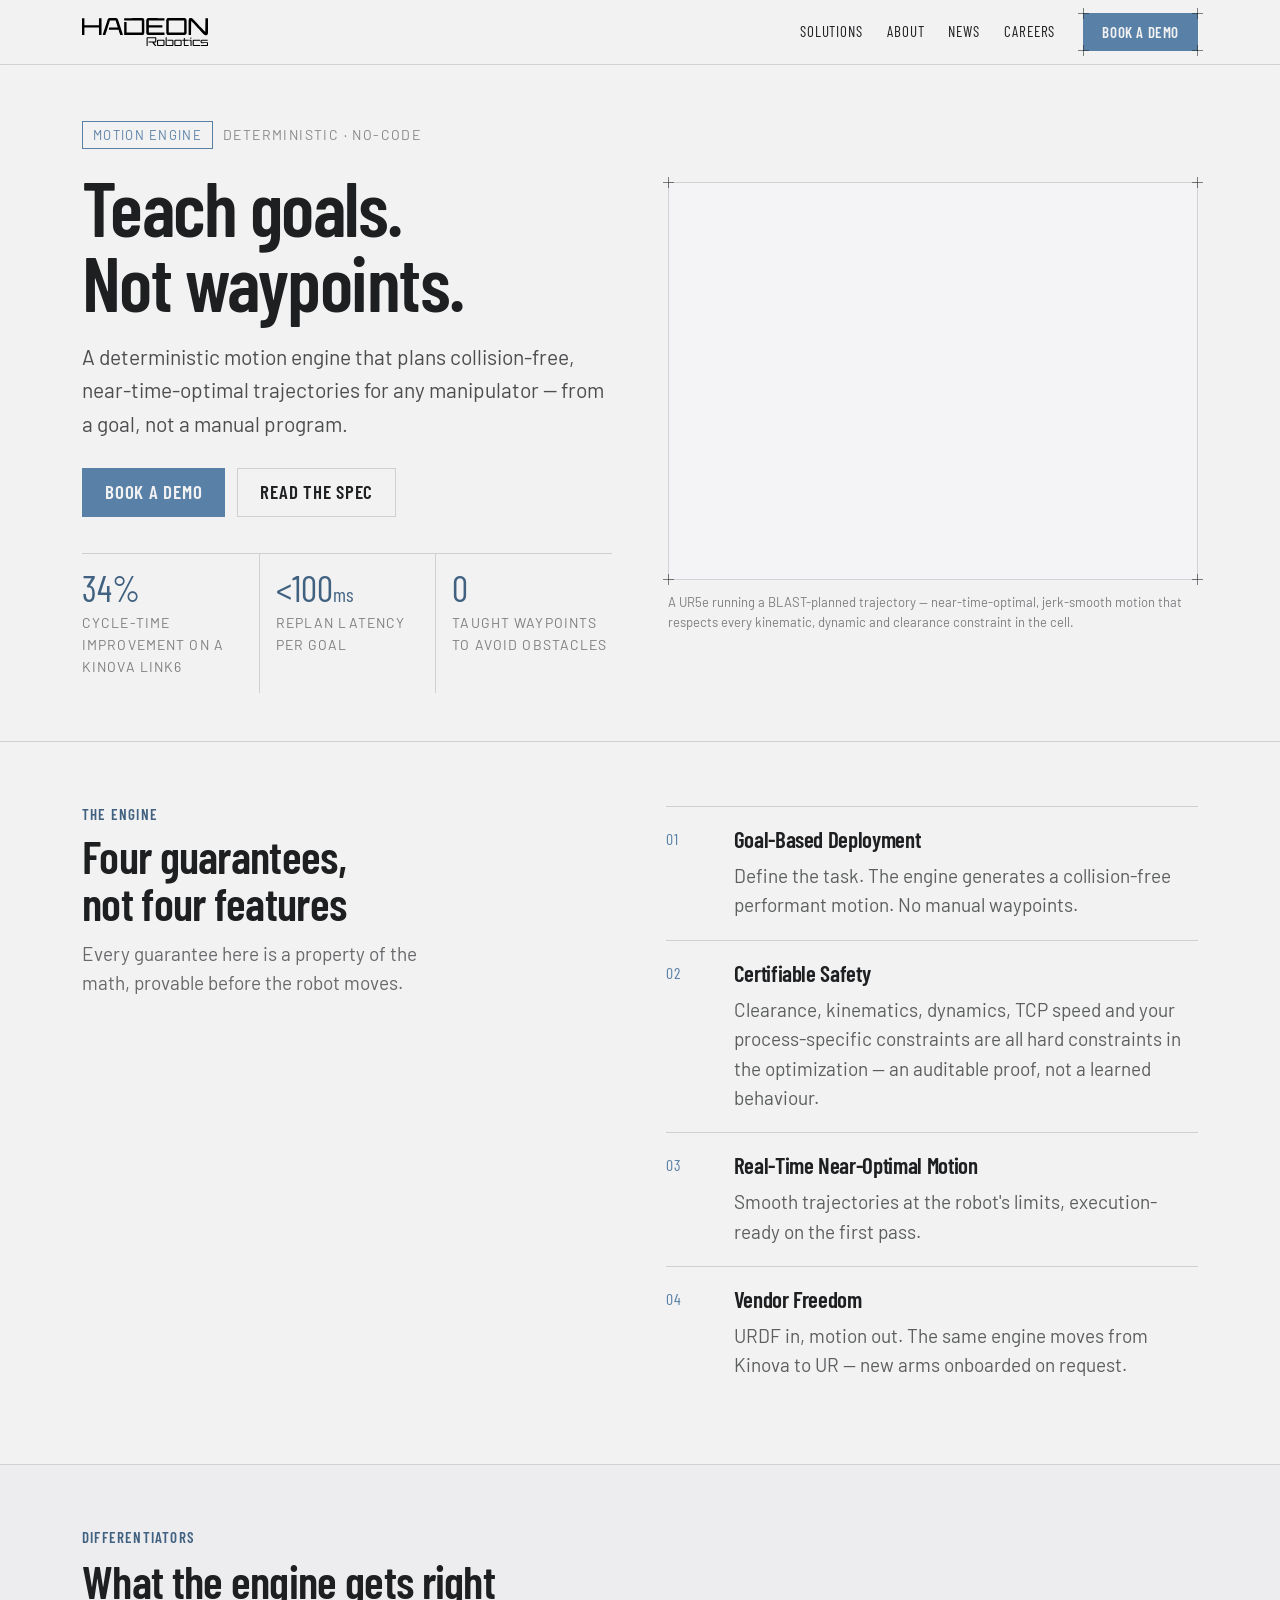
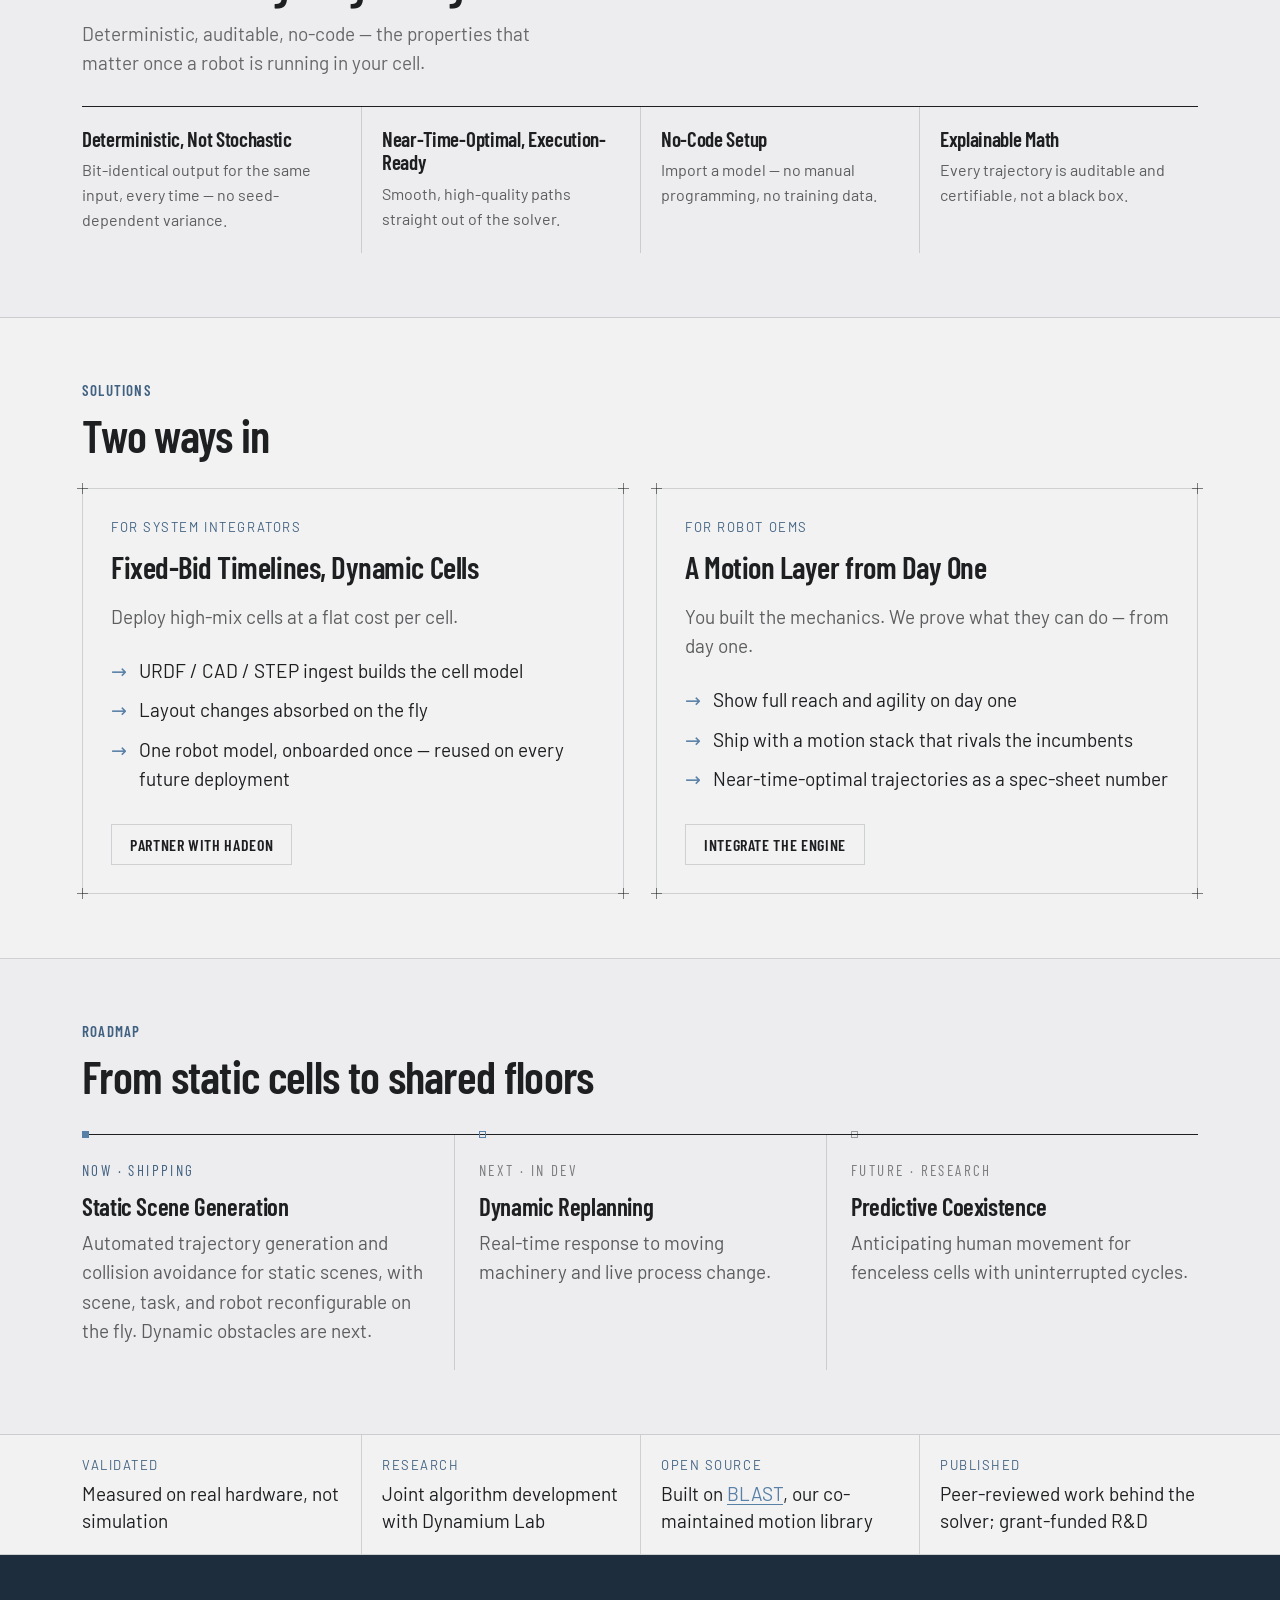
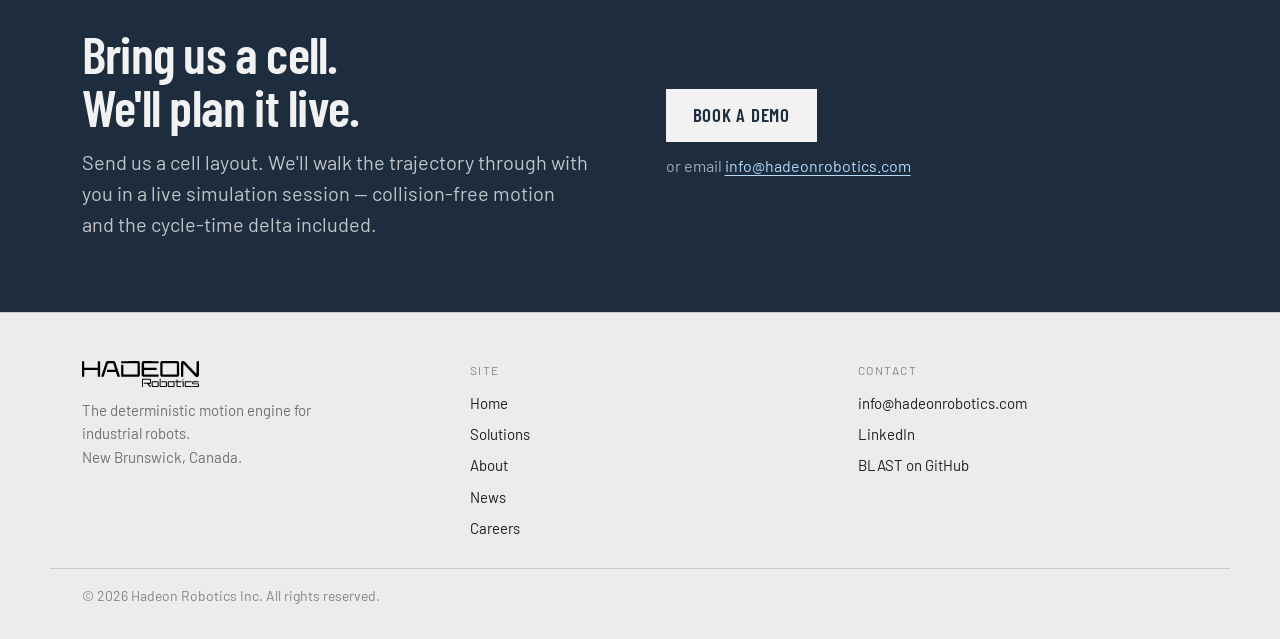
==== commit c48c8d80: "Website overhaul - Redesign site with the Industry design system: typography, color   tokens, bluepr" ====
--- a/index.html
+++ b/index.html
@@ -2,931 +2,243 @@
 <html lang="en">
 <head>
     <meta charset="UTF-8">
-    <meta name="viewport" content="width=device-width, initial-scale=1.0">
-    <title>Hadeon Robotics - Deterministic Speed for Industry 5.0</title>
-
-    <style>
-        /* --- PROFESSIONAL STYLES --- */
-
-        /* 1. IMPORT A PROFESSIONAL FONT */
-        @import url('https://fonts.googleapis.com/css2?family=Inter:wght@400;600;700;800&display=swap');
-
-        /* 2. DEFINE A MODERN COLOR PALETTE */
-        :root {
-            --primary-blue: #0056b3;
-            --primary-blue-light: #e9f5ff;
-            --primary-blue-hover: #004085;
-            --dark-bg: #0f172a; /* Dark Slate Blue */
-            --light-bg: #ffffff;
-            --text-dark: #1e293b;
-            --text-light: #e2e8f0;
-            --text-muted: #64748b;
-            --border-light: #e2e8f0;
-            --shadow-soft: 0 4px 12px rgba(0,0,0,0.08);
-            --shadow-strong: 0 6px 15px rgba(0,0,0,0.12);
-        }
-
-        /* 3. BASE STYLES */
-        * {
-            box-sizing: border-box; /* <-- ADD THIS LINE */
-        }
-
-        body {
-            font-family: 'Inter', sans-serif;
-            text-align: center;
-            background-color: #f4f4f4;
-            color: var(--text-dark);
-            margin: 0;
-            padding: 0;
-            -webkit-font-smoothing: antialiased;
-            -moz-osx-font-smoothing: grayscale;
-        }
-
-        main {
-            max-width: 100%;
-            margin: 0;
-            background-color: var(--light-bg);
-            border-radius: 0;
-            box-shadow: none;
-            padding: 40px 0;
-        }
-
-        h2 {
-            font-size: 2.2em;
-            font-weight: 800;
-            color: var(--text-dark);
-            margin-bottom: 30px;
-        }
-        h3 {
-            font-size: 1.5em;
-            font-weight: 700;
-            color: var(--text-dark);
-            margin-top: 0;
-        }
-        h4 {
-            font-size: 1.2em;
-            font-weight: 700;
-            color: var(--primary-blue);
-            margin-top: 0;
-        }
-
-        p, li {
-            line-height: 1.6;
-            font-size: 1.05em;
-        }
-
-        /* --- SECTION STYLES --- */
-        .section-separator {
-            max-width: 1280px;
-            margin: 40px auto;
-            border: none;
-            border-top: 1px solid var(--border-light);
-        }
-
-        /* LOGO STYLES */
-        .logo {
-            width: 90%;
-            max-width: 650px;
-            height: auto;
-            margin-bottom: 20px;
-        }
-
-        /* HEADER & INTRODUCTION */
-        .company-header {
-            max-width: 1000px;
-            margin: 40px auto 30px auto;
-            padding: 0 20px;
-        }
-        .company-header h2 {
-            font-size: 2.5em;
-            font-weight: 800;
-            color: var(--primary-blue);
-            text-shadow: none;
-        }
-        .company-header p {
-            font-size: 1.2em;
-            color: var(--text-muted);
-            text-align: center;
-        }
-
-        /* ROBOTIC ADVANTAGE (PROBLEM/SOLUTION) */
-        .robotic-advantage {
-            max-width: 1280px;
-            margin: 50px auto;
-            padding: 0 20px;
-        }
-        .advantage-grid {
-            display: flex;
-            gap: 20px;
-            text-align: left;
-            flex-wrap: wrap;
-            justify-content: center;
-        }
-        .advantage-box {
-            flex: 1;
-            min-width: 300px;
-            padding: 25px;
-            border-radius: 10px;
-            background-color: var(--light-bg);
-            box-shadow: var(--shadow-soft);
-            border: 1px solid var(--border-light);
-            transition: all 0.2s ease-in-out;
-        }
-        .advantage-box:hover {
-            /*transform: translateY(-5px);*/
-            /*box-shadow: var(--shadow-strong);*/
-        }
-        .solution-box {
-            border: 2px solid var(--primary-blue);
-            background-color: var(--primary-blue-light);
-        }
-        .advantage-box ul {
-            list-style: none;
-            padding: 0;
-        }
-        .advantage-box p, .advantage-box li {
-            text-align: left;
-            font-size: 1.05em;
-        }
-        .advantage-box li {
-            padding: 10px 0;
-            border-bottom: 1px solid var(--border-light);
-        }
-        .advantage-box li:last-child {
-            border-bottom: none;
-        }
-
-        /* CTA BANNER */
-        .cta-banner {
-            margin: 40px auto;
-            padding: 20px;
-        }
-        .cta-button {
-            display: inline-block;
-            padding: 15px 35px;
-            font-size: 1.2em;
-            font-weight: 700;
-            color: #ffffff;
-            background-image: linear-gradient(to right, #0062cc, #004085);
-            border: none;
-            border-radius: 8px;
-            text-decoration: none;
-            box-shadow: 0 4px 15px rgba(0, 86, 179, 0.4);
-            transition: all 0.2s ease-in-out;
-        }
-        .cta-button:hover {
-            transform: translateY(-3px);
-            box-shadow: 0 6px 20px rgba(0, 86, 179, 0.5);
-        }
-
-        /* TECHNOLOGY & EXPERTISE SECTION */
-        .expertise-section {
-            max-width: 1280px;
-            margin: 50px auto;
-            padding: 30px 20px;
-            background-color: #f9fafb;
-            border-radius: 8px;
-        }
-        .expertise-summary {
-            font-size: 1.2em;
-            font-style: italic;
-            margin-bottom: 40px;
-            color: var(--primary-blue);
-            line-height: 1.6;
-            max-width: 1000px;
-            margin: 0 auto 30px auto;
-            text-align: center;
-        }
-        .features-grid {
-            display: flex;
-            gap: 20px;
-            flex-wrap: wrap;
-            justify-content: center;
-        }
-        .feature-box {
-            flex: 1;
-            min-width: 250px;
-            padding: 20px;
-            border-radius: 6px;
-            background-color: var(--light-bg);
-            box-shadow: var(--shadow-soft);
-            text-align: center;
-            border: 1px solid var(--border-light);
-            transition: all 0.2s ease-in-out;
-        }
-        .feature-box:hover {
-            /*transform: translateY(-5px);*/
-            /*box-shadow: var(--shadow-strong);*/
-        }
-        .feature-box p {
-            color: var(--text-muted);
-            font-size: 1.05em;
-            /* text-align removed from this global rule */
-        }
-
-        /* NEW: Centers text ONLY in the "Foundation" boxes */
-        .expertise-section .feature-box p {
-            text-align: center;
-        }
-
-        .dev-title {
-            font-size: 1.1em;
-            font-weight: 700;
-            color: var(--text-dark);
-            margin-top: 5px;
-            margin-bottom: 15px;
-            display: block;
-        }
-
-        /* NEW: Justifies ONLY the dev bio paragraphs */
-        .feature-box p.dev-bio {
-            text-align: left;
-        }
-
-        /* MARKET OPPORTUNITY */
-        .market-opportunity-section {
-            max-width: 1280px;
-            margin: 50px auto;
-            padding: 30px 20px;
-        }
-        .market-grid {
-            display: flex;
-            gap: 20px;
-            flex-wrap: wrap;
-            justify-content: center;
-            margin-bottom: 30px;
-        }
-        .market-box {
-            flex: 1;
-            min-width: 250px;
-            padding: 20px;
-            border-radius: 6px;
-            background-color: #f9fafb;
-            text-align: center;
-        }
-        .market-box-stat {
-            font-size: 2.8em;
-            font-weight: 800;
-            color: var(--primary-blue);
-            margin: 0;
-        }
-        .market-box p {
-            font-size: 1.1em;
-            color: var(--text-dark);
-            margin: 5px 0 0 0;
-        }
-        .tam-sam-som-list {
-            max-width: 1000px;
-            margin: 0 auto;
-            text-align: left;
-            padding: 0;
-            list-style: none;
-        }
-        .tam-sam-som-list li {
-            font-size: 1.15em;
-            padding: 15px;
-            border-bottom: 1px solid var(--border-light);
-        }
-        .tam-sam-som-list p.market-definition {
-            font-size: 0.9em;
-            color: var(--text-muted);
-            margin: 5px 0 0 0;
-            padding-left: 10px;
-            border-left: 3px solid var(--border-light);
-        }
-
-        .market-summary-note {
-            max-width: 1000px;
-            margin: 30px auto 0 auto;
-            padding: 20px;
-            font-size: 1.0em;
-            color: var(--text-dark);
-            background-color: var(--primary-blue-light);
-            border: 1px dashed var(--primary-blue);
-            border-radius: 5px;
-            text-align: left;
-        }
-        .market-summary-note p {
-            text-align: left;
-            margin: 0;
-        }
-
-
-        /* MARKET ALIGNMENT & EXPANSION */
-        .market-expansion-section {
-            max-width: 100%;
-            margin: 50px auto;
-            padding: 30px 20px;
-            background-color: var(--dark-bg);
-            color: var(--text-light);
-            padding-bottom: 30px;
-        }
-        .market-expansion-section h2 {
-            color: #ffffff;
-        }
-        .market-expansion-section h3 {
-            color: #38bdf8;
-            text-align: left;
-            max-width: 1000px;
-            margin: 30px auto 15px auto;
-            border-bottom: 1px solid #334155;
-            padding-bottom: 10px;
-        }
-        .market-expansion-section ul {
-            list-style: disc;
-            padding-left: 20px;
-            text-align: left;
-            max-width: 1000px;
-            margin: 0 auto;
-        }
-        .market-expansion-section li {
-            font-size: 1.15em;
-            margin-bottom: 10px;
-            line-height: 1.5;
-        }
-
-        /* TEAM/FOUNDER SECTION STYLES */
-        .team-section {
-            max-width: 1280px;
-            margin: 50px auto;
-            padding: 30px 20px;
-        }
-        .section-header {
-            margin-bottom: 30px;
-        }
-
-        .team-grid {
-            display: flex;
-            gap: 30px;
-            flex-wrap: wrap;
-            justify-content: center;
-            margin: 0 auto 30px auto;
-        }
-
-        .team-card {
-            display: flex;
-            align-items: flex-start;
-            gap: 20px;
-            flex: 1;
-            min-width: 400px;
-            max-width: 600px;
-            padding: 30px;
-            border-radius: 10px;
-            background-color: var(--light-bg);
-            box-shadow: var(--shadow-strong);
-            text-align: left;
-            border-left: 5px solid var(--primary-blue);
-        }
-
-        .team-image-container {
-            flex-shrink: 0;
-        }
-
-        .team-headshot {
-            width: 150px;
-            height: 150px;
-            object-fit: cover;
-            object-position: center bottom;
-            border-radius: 50%;
-            border: 4px solid var(--primary-blue-light);
-        }
-
-        .team-details {
-            flex-grow: 1;
-        }
-
-        .team-details p {
-            text-align: left;
-        }
-
-        .advisors-note {
-            max-width: 800px;
-            margin: 0 auto;
-            padding: 15px;
-            font-size: 0.9em;
-            color: var(--text-muted);
-            border: 1px dashed var(--border-light);
-            border-radius: 5px;
-        }
-
-        @media (max-width: 960px) {
-            .team-card {
-                flex-direction: column;
-                align-items: center;
-                text-align: left;
-                min-width: 300px;
-            }
-            .team-details p {
-                text-align: left;
-            }
-        }
-
-        /* NEW: Styling for Development Team Headshots */
-        .dev-headshot {
-            width: 100px;
-            height: 100px;
-            object-fit: cover;
-            object-position: center top;
-            border-radius: 50%;
-            border: 3px solid var(--primary-blue-light);
-            margin-bottom: 15px; /* Space between image and text */
-            box-shadow: 0 2px 8px rgba(0,0,0,0.1);
-        }
-
-        /* Adjust feature-box for dev images to center them */
-        .features-grid .feature-box {
-            display: flex;
-            flex-direction: column;
-            align-items: center; /* Center content horizontally */
-            text-align: center;  /* Center text within the box */
-        }
-        /* Ensure text is left-aligned within dev bios */
-        /*.features-grid .feature-box p {*/
-        /*    text-align: center;*/
-        /*}*/
-
-        /* --- ROADMAP STYLES --- */
-        .roadmap-section {
-            max-width: 1280px;
-            margin: 50px auto;
-            padding: 30px 20px;
-        }
-
-        .timeline-container {
-            position: relative;
-            max-width: 1000px;
-            margin: 0 auto;
-            padding: 20px 0;
-        }
-
-        .timeline-container::before {
-            content: '';
-            position: absolute;
-            top: 0;
-            bottom: 0;
-            left: 50%;
-            width: 4px;
-            background-color: var(--border-light);
-            transform: translateX(-50%);
-        }
-
-        .timeline-item {
-            position: relative;
-            width: 50%;
-            padding: 20px 0;
-            opacity: 0;
-            transform: translateY(30px);
-            transition: opacity 0.6s ease-out, transform 0.6s ease-out;
-        }
-
-        .timeline-item.is-active {
-            opacity: 1;
-            transform: translateY(0);
-        }
-
-        .timeline-item:nth-child(odd) {
-            padding-right: 40px;
-            text-align: right;
-            left: 0;
-        }
-        .timeline-item:nth-child(even) {
-            padding-left: 40px;
-            text-align: left;
-            left: 50%;
-        }
-
-        .timeline-year {
-            position: absolute;
-            top: 30px;
-            width: 80px;
-            height: 80px;
-            line-height: 80px;
-            text-align: center;
-            font-size: 1.5em;
-            font-weight: 700;
-            color: #ffffff;
-            background-color: var(--primary-blue);
-            border-radius: 50%;
-            border: 4px solid var(--light-bg);
-            box-shadow: 0 0 0 4px var(--primary-blue);
-            z-index: 10;
-        }
-
-        .timeline-item:nth-child(odd) .timeline-year {
-            right: -40px;
-            transform: translateX(50%);
-        }
-        .timeline-item:nth-child(even) .timeline-year {
-            left: -40px;
-            transform: translateX(-50%);
-        }
-
-        .timeline-content {
-            padding: 25px;
-            background-color: var(--light-bg);
-            border-radius: 8px;
-            box-shadow: var(--shadow-soft);
-            border-top: 4px solid var(--primary-blue);
-        }
-
-        .timeline-content h3 {
-            margin-bottom: 10px;
-            color: var(--primary-blue);
-        }
-
-        .timeline-content ul {
-            list-style-type: disc;
-            padding-left: 20px;
-            margin: 0;
-            text-align: left;
-        }
-
-        .timeline-content li {
-            font-size: 0.95em;
-            margin-bottom: 8px;
-            color: var(--text-muted);
-            line-height: 1.5;
-        }
-
-        /* Roadmap Media Query for Mobile */
-        @media (max-width: 768px) {
-            .timeline-container::before {
-                left: 40px;
-            }
-
-            .timeline-item {
-                width: 100%;
-                padding-left: 60px;
-                padding-right: 0;
-            }
-
-            .timeline-item:nth-child(odd),
-            .timeline-item:nth-child(even) {
-                left: 0;
-                padding-left: 70px;
-                text-align: left;
-            }
-
-            .timeline-year {
-                top: 25px;
-                left: 0;
-                width: 70px;
-                height: 70px;
-                line-height: 70px;
-                font-size: 1.2em;
-            }
-
-            .timeline-item:nth-child(odd) .timeline-year,
-            .timeline-item:nth-child(even) .timeline-year {
-                left: 40px;
-                transform: translateX(-50%);
-            }
-        }
-        /* --- END ROADMAP STYLES --- */
-
-
-        /* CONTACT FOOTER */
-        .contact-footer {
-            margin-top: 50px;
-            padding: 20px;
-            border-top: 1px solid var(--border-light);
-            font-size: 0.9em;
-            color: var(--text-muted);
-        }
-        .contact-footer a {
-            color: var(--primary-blue);
-            text-decoration: none;
-        }
-        .contact-footer a:hover {
-            text-decoration: underline;
-        }
-    </style>
+    <meta name="viewport" content="width=device-width, initial-scale=1.0, viewport-fit=cover">
+    <meta name="theme-color" content="#f2f2f3">
+    <meta name="apple-mobile-web-app-capable" content="yes">
+    <title>Hadeon Robotics | The Motion Engine</title>
+
+    <link rel="icon" type="image/svg+xml" href="/images/HadeonLogo.svg">
+    <link rel="apple-touch-icon" href="/images/HadeonLogo.svg">
+
+    <link rel="preconnect" href="https://fonts.googleapis.com">
+    <link rel="preconnect" href="https://fonts.gstatic.com" crossorigin>
+    <link rel="stylesheet" href="/css/styles.css">
 </head>
-<body>
+<body data-page="home">
+<div id="nav-mount"></div>
 
 <main>
-    <img src="images/HadeonLogo.svg" alt="Hadeon Robotics Logo" class="logo">
-
-    <section class="company-header">
-        <h2>Deterministic Speed: Powering Industry 5.0 & Human-Robot Collaboration</h2>
-        <p>
-            <strong>Hadeon Robotics</strong> is accelerating the transition to <strong>Industry 5.0</strong> by enabling resilient, human-centric processes. Our advanced trajectory optimization and deterministic software bridge the gap between complex machine operations and the human workforce, enabling true <strong>Human-Robot Collaboration (HRC)</strong> in fenceless environments.
-        </p>
-    </section>
-    <hr class="section-separator">
-
-    <section class="robotic-advantage">
-        <h2>Solving the Core Robotics Gap & Skilled Labor Shortage</h2>
-
-        <div class="advantage-grid">
-            <div class="advantage-box">
-                <h3>The Industry Constraint (The Problem)</h3>
-                <p>
-                    Current robot integration is costly (<strong>$30K–$120K</strong> average per robot) and slow (<strong>2–8 weeks</strong> to production). This high barrier to entry is compounded by:
-                </p>
-                <ul>
-                    <li><strong>Skilled Labor Crisis:</strong> Over <strong>52% of integrators</strong> still rely on manual programming and proprietary languages, creating a major bottleneck.</li>
-                    <li><strong>Legacy Systems:</strong> Integrating new robots with existing legacy systems remains a complex, time-consuming, and expensive hindrance to adoption.</li>
-                    <li><strong>Reactive Safety:</strong> Most collision avoidance is reactive (stopping), not predictive, which limits true Human-Robot Collaboration.</li>
-                </ul>
-            </div>
-
-            <div class="advantage-box solution-box">
-                <h3>The Hadeon Solution: Immediate Value for Integrators & SMEs</h3>
-                <p>
-                    Hadeon provides a unified software solution that delivers immediate, measurable value for integrators and small/medium-sized enterprises (SMEs).
-                </p>
-                <ul>
-                    <li>
-                        <strong>Faster Programming:</strong> Automated trajectory generation cuts setup time by <strong>up to 90%</strong> (from weeks to <strong>1-2 days</strong>).
-                    </li>
-                    <li>
-                        <strong>Dynamic HRC Safety:</strong> Predictive, model-based collision avoidance delivers <strong>35% shorter, safer paths</strong>, enabling workers and machines to operate side-by-side.
-                    </li>
-                    <li>
-                        <strong>Lower Costs:</strong> Our plug-and-play integration enables <strong>80% faster deployment and 50% lower integration costs</strong>, generating up to <strong>$120K in value</strong> per typical customer.
-                    </li>
-                </ul>
-            </div>
-        </div>
-    </section>
-    <section class="cta-banner">
-        <a href="mailto:info@hadeon.com" class="cta-button">Request a Consultation & Calculate Your $120K Value</a>
-    </section>
-    <hr class="section-separator">
-
-    <section class="expertise-section">
-        <h2>Our Foundation: Deterministic Optimization</h2>
-
-        <p class="expertise-summary">
-            Hadeon Robotics is built on cutting-edge PhD research in robotics and optimization. Our <strong>model-based approach</strong> provides <strong>guaranteed, consistent performance</strong> and <strong>reliable</strong>, sub-second trajectories—bypassing the <strong>unpredictability of AI/ML</strong> for safety-critical HRC settings.
-        </p>
-
-        <div class="features-grid">
-            <div class="feature-box">
-                <h4>Expert Robotics, No Experts Required</h4>
-                <p>Our <strong>no-code</strong> solution bypasses the need for specialized robot programming knowledge, directly addressing a key industry challenge: <strong>lack of employee training</strong>.</p>
-            </div>
-            <div class="feature-box">
-                <h4>Real-time Optimization</h4>
-                <p>Compute <strong>near-optimal trajectory</strong> in <strong>milliseconds</strong> for dynamic industrial environments, ensuring reliable, high-precision results for complex tasks.</p>
-            </div>
-            <div class="feature-box">
-                <h4>Vendor Independent</h4>
-                <p>Plug-and-play integration across major robot brands and SDKs, including <strong>Kinova, Fanuc, Universal Robots, and Yaskawa</strong>.</p>
-            </div>
-        </div>
-    </section>
-    <hr class="section-separator">
-
-    <section class="market-opportunity-section">
-        <h2>Market Opportunity: The Software-Defined Shift</h2>
-        <div class="market-grid">
-            <div class="market-box">
-                <p class="market-box-stat">11.3%</p>
-                <p>Industrial Market CAGR (to $39.3B by 2026)</p>
-            </div>
-            <div class="market-box">
-                <p class="market-box-stat">25.6%</p>
-                <p>Cobot Market CAGR (Highest Growth Segment)</p>
-            </div>
-            <div class="market-box">
-                <p class="market-box-stat">43%</p>
-                <p>of Robotics Startups are Software-Focused</p>
-            </div>
-        </div>
-
-        <h3>Our Addressable Market (2026 Forecast)</h3>
-
-        <ul class="tam-sam-som-list">
-            <li>
-                <strong>TAM (Total Addressable Market):</strong> <strong>$39.34 Billion</strong>
-                <p class="market-definition">The total global industrial robotics hardware market where our software is applicable.</p>
-            </li>
-            <li>
-                <strong>SAM (Serviceable Available Market):</strong> <strong>$2.73 Billion</strong>
-                <p class="market-definition">Our immediate target: the optimization software 'slice' (est. 21%) within the core NA & EU industrial hardware markets ($13.0B).</p>
-            </li>
-            <li>
-                <strong>SOM (Serviceable Obtainable Market):</strong> <strong>$54.6M – $136.5M</strong>
-                <p class="market-definition">Our credible 3-5 year goal, representing an aggressive 2-5% market share capture of the serviceable software market (SAM).</p>
-            </li>
-        </ul>
-
-        <div class="market-summary-note">
-            <p>This SOM (<strong>$54.6M – $136.5M</strong>) represents a credible, high-growth plan. It is grounded in capturing <strong>2-5% of the software market (SAM)</strong> through high-volume RaaS and enterprise deployments, each generating up to <strong>$120,000 in operational value</strong> for our customers.</p>
-        </div>
-
-    </section>
-
-    <hr class="section-separator">
-
-    <section class="market-expansion-section">
-        <h2>Market Alignment & Expansion</h2>
-
-        <h3>Our Core Market: SMEs & Integrators</h3>
-        <ul>
-            <li>
-                <strong>Software is the Differentiator:</strong> While hardware dominates industrial robotics budgets, <strong>software provides the largest value differentiator</strong> and market opportunity for emerging startups.
-            </li>
-            <li>
-                <strong>RaaS Enabler:</strong> Our easy deployment and lower upfront costs are key to driving the <strong>Robots-as-a-Service (RaaS) model</strong>, allowing SMEs to shift from high <strong>CAPEX to OPEX</strong>.
-            </li>
-            <li>
-                <strong>Addressing Legacy Systems:</strong> Our plug-and-play integration directly solves the high initial costs and complexity of integrating robotics with <strong>legacy systems</strong>.
-            </li>
-        </ul>
-
-        <h3>Our Expansion: Unlocking Service Robotics</h3>
-        <ul>
-            <li>
-                <strong>The Next Frontier:</strong> Our deterministic HRC safety is the critical lever to unlock the <strong>$230.26 Billion Professional and Personal Service Robot market</strong>.
-            </li>
-            <li>
-                <strong>New Verticals:</strong> This technology enables high-precision tasks in new sectors like <strong>Healthcare</strong> (surgical procedures, therapy), <strong>Logistics</strong> (AMR navigation), and <strong>Agriculture</strong> (fruit picking).
-            </li>
-        </ul>
-    </section>
-
-    <section class="team-section">
-        <div class="section-header">
-            <h2>Meet Our Team</h2>
-        </div>
-
-        <div class="team-grid">
-            <div class="team-card">
-                <div class="team-image-container">
-                    <img src="images/nikos_headshot.jpeg" alt="Nikos Doiron Headshot" class="team-headshot">
-                </div>
-                <div class="team-details">
-                    <h3>Nikos Doiron, Founder & CEO</h3>
-                    <p><strong>Core Expertise:</strong> PhD candidate in Applied Sciences (Robotics, Optimization).</p>
-                    <p>As Founder & CEO, Nikos is dedicated to advancing industrial and collaborative robotics by integrating cutting-edge research with practical applications, delivering innovative software solutions that enhance efficiency and minimize downtime.</p>
-                </div>
-            </div>
-
-            <div class="team-card">
-                <div class="team-image-container">
-                    <img src="images/andre_headshot.jpeg" alt="Andre Gallant Headshot" class="team-headshot">
-                </div>
-                <div class="team-details">
-                    <h3>André Gallant</h3>
-                    <p><strong>Lead Scientific Advisor & Research Partner</strong></p>
-                    <p>Assistant Professor at Université de Moncton and Director of the Dynamium research laboratory, a center for innovative robotic solutions. He is a leading expert in mechanical engineering, robotics, and mechatronics.</p>
-                    <p>His research focuses on motion planning, kinematic design, and dynamics, and he leads a team of researchers testing robot technology for complex tasks in challenging environments.</p>
-                </div>
-            </div>
-        </div>
-
-        <div class="section-header" style="margin-top: 50px; border-top: 1px solid var(--border-light); padding-top: 50px;">
-            <h3>Core Development Team</h3>
-        </div>
-
-        <div class="features-grid" style="max-width: 1000px; margin: 0 auto;">
-            <div class="feature-box">
-                <img src="images/thomas_headshot.jpeg" alt="Thomas Duquette Headshot" class="dev-headshot">
-                <h3>Thomas Duquette</h3>
-                <p class="dev-title">Robotics Software Developer & Researcher</p>
-
-                <p class="dev-bio"><strong>Core Expertise:</strong> PhD candidate (Collision Avoidance, Optimization)</p>
-                <p class="dev-bio">Thomas is a core developer at Dynamium, building and validating the state-of-the-art collision avoidance algorithms that Hadeon integrates into its enterprise solutions. His PhD research is central to ensuring this core technology is robust, reliable, and ready for real-world industrial applications.</p>
-            </div>
-
-            <div class="feature-box">
-                <img src="images/mario_headshot.jpeg" alt="Mario Dandurand Headshot" class="dev-headshot">
-                <h3>Mario Dandurand</h3>
-                <p class="dev-title">Robotics Software Developer & Researcher</p>
-
-                <p class="dev-bio"><strong>Core Expertise:</strong> Master's student (Motion Prediction, Dynamics)</p>
-                <p class="dev-bio">Mario's research at Dynamium focuses on state-of-the-art motion prediction, a critical component for safe Human-Robot Collaboration. Funded by Hadeon's Mitacs BSI grant, his work directly enables our enterprise platform to anticipate the movement of dynamic obstacles in real-time.</p>
-            </div>
-        </div>
-
-        <div class="advisors-note" style="margin-top: 40px;">
-            <p>
-                We are backed by <strong>seasoned roboticists, optimization experts, and industry veterans</strong>. They provide crucial support, including <strong>business mentorship</strong> from partners like <strong>Venn Innovation</strong> and <strong>technology validation</strong> from leading industry companies.
-            </p>
-        </div>
-    </section>
-
-    <hr class="section-separator">
-
-    <section class="roadmap-section">
-
-        <div class="section-header">
-            <h2>Our Journey So Far</h2>
-        </div>
-
-        <div class="timeline-container">
-            <div class="timeline-item">
-                <div class="timeline-year">2024</div>
-                <div class="timeline-content">
-                    <h3>Foundation & Strategic Alliances</h3>
-                    <ul>
-                        <li><strong>Selected for</strong> the Venn Innovation Garage, gaining strategic mentorship & resources.</li>
-                        <li><strong>Officially Incorporated</strong>, establishing the legal and commercial foundation.</li>
-                        <li><strong>Forms key R&D partnership</strong> with Dynamium Lab, securing advanced test facilities and a talent pipeline for Atlantic roboticists.</li>
-                    </ul>
-                </div>
-            </div>
-
-            <div class="timeline-item">
-                <div class="timeline-year">2025</div>
-                <div class="timeline-content">
-                    <h3>Major Funding & Market Validation</h3>
-                    <ul>
-                        <li><strong>Secures $195,000 in total R&D funding</strong> from Mitacs (Accelerate & BSI) to build out the core development team.</li>
-                        <li><strong>Core technology academically validated</strong> with submission to the prestigious ICRA conference.</li>
-                        <li><strong>Secures pilot agreements</strong> with key industry early adopters (OEM & Integrator), validating the commercial need.</li>
-                    </ul>
-                </div>
-            </div>
-        </div>
-
-        <div class="section-header" style="margin-top: 50px;">
-            <h2>What's Next</h2>
-        </div>
-
-        <div class="timeline-container">
-            <div class="timeline-item">
-                <div class="timeline-year">2026</div>
-                <div class="timeline-content">
-                    <h3>Go-to-Market & Industry Proof</h3>
-                    <ul>
-                        <li><span class="prefix"><strong> Q1:</strong></span> Forms Scientific Advisory Board of world-renowned robotics experts.</li>
-                        <li><span class="prefix"><strong> Q1:</strong></span> Launches Enterprise Platform v1.0 alongside our "Open-Core" strategy to drive market adoption.</li>
-                        <li><span class="prefix"><strong> Q2:</strong></span> Deploys v1.0 enterprise pilots with a leading robot OEM and key systems integrator to prove real-world performance.</li>
-                        <li><span class="prefix"><strong> June:</strong></span> Presents platform & pilot data at ICRA 2026, showcasing our technology to the global robotics community.</li>
-                        <li><span class="prefix"><strong> Q3:</strong></span> Refine Enterprise Platform (v1.1), integrating real-world feedback from active pilot deployments.</li>
-                        <li><span class="prefix"><strong> Q4:</strong></span> Successfully conclude pilot phase, validating core ROI metrics and commencing first commercial contract negotiations.</li>
-                    </ul>
-                </div>
-            </div>
-
-            <div class="timeline-item">
-                <div class="timeline-year">2027</div>
-                <div class="timeline-content">
-                    <h3>Commercial Launch & Revenue</h3>
-                    <ul>
-                        <li><strong>Q1:</strong> Publishes public ROI case studies from successful pilot projects, creating powerful sales assets.</li>
-                        <li><strong>Q2:</strong> Signs first multi-year commercial contracts, converting pilot partners into long-term enterprise clients.</li>
-                        <li><strong>Q3:</strong> Launches Enterprise Platform v2.0, incorporating all pilot-program learnings for a market-ready product.</li>
-                        <li><strong>Q4:</strong> Scales commercial pipeline to the first 3-5 new strategic enterprise clients.</li>
-                    </ul>
-                </div>
-            </div>
-
-            <div class="timeline-item">
-                <div class="timeline-year">2028</div>
-                <div class="timeline-content">
-                    <h3>Global Scaling & Ecosystem</h3>
-                    <ul>
-                        <li><strong>Establishes international presence</strong> by securing the first flagship enterprise client in the European market.</li>
-                        <li><strong>Launches "Hadeon Certified Partner Program"</strong> to scale sales & deployment globally through a certified integrator network.</li>
-                        <li><strong>Secures a strategic technology alliance</strong>, integrating our platform with a major cloud or hardware provider.</li>
-                        <li><strong>Achieves scalable growth</strong>, scaling to >15 global enterprise clients and proving the ecosystem model.</li>
-                    </ul>
-                </div>
-            </div>
-        </div>
-    </section>
-
-    <hr class="section-separator">
-
-    <section class="contact-footer">
-        <p>For immediate inquiries and project consultations, please contact us at: <a href="mailto:info@hadeon.com">info@hadeon.com</a></p>
-        <p>&copy; 2025 Hadeon Robotics. All Rights Reserved.</p>
-    </section>
+
+  <section style="border-bottom:1px solid var(--color-divider)">
+    <div class="container" style="padding-top:56px;padding-bottom:48px;display:grid;grid-template-columns:repeat(auto-fit,minmax(min(100%,340px),1fr));gap:clamp(32px,5vw,56px);align-items:center">
+      <div>
+        <div style="display:flex;align-items:center;gap:10px;margin-bottom:20px">
+          <span class="tag tag-outline" style="letter-spacing:0.1em;text-transform:uppercase;white-space:nowrap">Motion engine</span>
+          <span style="font-size:14px;letter-spacing:0.1em;text-transform:uppercase;color:color-mix(in srgb, var(--color-text) 50%, transparent)">Deterministic · No-code</span>
+        </div>
+        <h1 style="font-size:clamp(52px,6vw,84px);line-height:0.98;letter-spacing:-0.02em;margin:0 0 20px">Teach goals.<br>Not waypoints.</h1>
+        <p style="font-size:21px;line-height:1.6;max-width:44ch;margin:0 0 28px;color:color-mix(in srgb, var(--color-text) 78%, transparent)">A deterministic motion engine that plans collision-free, near-time-optimal trajectories for any manipulator — from a goal, not a manual program.</p>
+        <div style="display:flex;gap:12px;flex-wrap:wrap;margin-bottom:36px">
+          <a class="btn btn-primary" href="mailto:info@hadeonrobotics.com?subject=Demo%20Request" style="padding:12px 22px;font-size:19px;letter-spacing:0.04em;text-transform:uppercase;white-space:nowrap">
+            Book a demo
+          </a>
+          <a class="btn btn-secondary" href="/solutions.html" style="padding:12px 22px;font-size:19px;letter-spacing:0.04em;text-transform:uppercase;white-space:nowrap">Read the spec</a>
+        </div>
+        <div class="divider-grid" style="grid-template-columns:repeat(auto-fit,minmax(min(50%,110px),1fr));border-top:1px solid var(--color-divider);--gap-pad:16px">
+          <div>
+            <div style="font-family:var(--font-heading);font-size:36px;line-height:1;color:var(--color-accent-700)">34%</div>
+            <div style="font-size:14px;letter-spacing:0.08em;text-transform:uppercase;color:color-mix(in srgb, var(--color-text) 55%, transparent);margin-top:6px">Cycle-time improvement on a Kinova Link6</div>
+          </div>
+          <div>
+            <div style="font-family:var(--font-heading);font-size:36px;line-height:1;color:var(--color-accent-700)">&lt;100<span style="font-size:20px">ms</span></div>
+            <div style="font-size:14px;letter-spacing:0.08em;text-transform:uppercase;color:color-mix(in srgb, var(--color-text) 55%, transparent);margin-top:6px">Replan latency<br>per goal</div>
+          </div>
+          <div>
+            <div style="font-family:var(--font-heading);font-size:36px;line-height:1;color:var(--color-accent-700)">0</div>
+            <div style="font-size:14px;letter-spacing:0.08em;text-transform:uppercase;color:color-mix(in srgb, var(--color-text) 55%, transparent);margin-top:6px">Taught waypoints<br>to avoid obstacles</div>
+          </div>
+        </div>
+      </div>
+
+      <!-- Interactive live planner (js/hero.js, js/blast-solver.js, js/wasm/) is
+           parked for now — the WASM/JS solver's default convergence isn't clean
+           enough to ship yet. Video only until that's resolved; the markup below
+           intentionally omits #hero-sim-panel/#hero-try so hero.js's canvas guard
+           (`if (!canvas) return`) makes it a no-op without deleting that work. -->
+      <figure class="hero-figure">
+        <div class="blueprint">
+          <div class="hero-canvas-wrap">
+            <video autoplay loop muted playsinline preload="metadata" style="display:block;width:100%;height:100%;object-fit:cover">
+              <source src="videos/robot-motion-silent-loop-compressed.mp4" type="video/mp4">
+            </video>
+          </div>
+          <i class="corner tl"></i><i class="corner tr"></i><i class="corner bl"></i><i class="corner br"></i>
+        </div>
+        <figcaption style="margin-top:12px">
+          <span>A UR5e running a BLAST-planned trajectory — near-time-optimal, jerk-smooth motion that respects every kinematic, dynamic and clearance constraint in the cell.</span>
+        </figcaption>
+      </figure>
+    </div>
+  </section>
+
+  <section style="border-bottom:1px solid var(--color-divider)">
+    <div class="container" style="padding-top:64px;padding-bottom:64px">
+      <div style="display:grid;grid-template-columns:repeat(auto-fit,minmax(min(100%,280px),1fr));gap:clamp(28px,4vw,56px);align-items:start">
+        <div>
+          <h6 style="color:var(--color-accent-700);margin:0 0 10px">The Engine</h6>
+          <h2 style="font-size:46px;line-height:1.02;margin:0 0 12px">Four guarantees,<br>not four features</h2>
+          <p style="font-size:19px;color:color-mix(in srgb, var(--color-text) 65%, transparent);max-width:32ch">Every guarantee here is a property of the math, provable before the robot moves.</p>
+        </div>
+        <div style="border-top:1px solid var(--color-divider)">
+          <div style="display:grid;grid-template-columns:44px minmax(0,1fr);gap:16px 24px;padding:20px 0;border-bottom:1px solid var(--color-divider)">
+            <span style="font-family:var(--font-heading);font-size:16px;color:var(--color-accent);letter-spacing:0.08em">01</span>
+            <div>
+              <h4 style="margin:0 0 8px;font-size:23px">Goal-Based Deployment</h4>
+              <p style="margin:0;font-size:19px;color:color-mix(in srgb, var(--color-text) 70%, transparent)">Define the task. The engine generates a collision-free performant motion. No manual waypoints.</p>
+            </div>
+          </div>
+          <div style="display:grid;grid-template-columns:44px minmax(0,1fr);gap:16px 24px;padding:20px 0;border-bottom:1px solid var(--color-divider)">
+            <span style="font-family:var(--font-heading);font-size:16px;color:var(--color-accent);letter-spacing:0.08em">02</span>
+            <div>
+              <h4 style="margin:0 0 8px;font-size:23px">Certifiable Safety</h4>
+              <p style="margin:0;font-size:19px;color:color-mix(in srgb, var(--color-text) 70%, transparent)">Clearance, kinematics, dynamics, TCP speed and your process-specific constraints are all hard constraints in the optimization — an auditable proof, not a learned behaviour.</p>
+            </div>
+          </div>
+          <div style="display:grid;grid-template-columns:44px minmax(0,1fr);gap:16px 24px;padding:20px 0;border-bottom:1px solid var(--color-divider)">
+            <span style="font-family:var(--font-heading);font-size:16px;color:var(--color-accent);letter-spacing:0.08em">03</span>
+            <div>
+              <h4 style="margin:0 0 8px;font-size:23px">Real-Time Near-Optimal Motion</h4>
+              <p style="margin:0;font-size:19px;color:color-mix(in srgb, var(--color-text) 70%, transparent)">Smooth trajectories at the robot's limits, execution-ready on the first pass.</p>
+            </div>
+          </div>
+          <div style="display:grid;grid-template-columns:44px minmax(0,1fr);gap:16px 24px;padding:20px 0">
+            <span style="font-family:var(--font-heading);font-size:16px;color:var(--color-accent);letter-spacing:0.08em">04</span>
+            <div>
+              <h4 style="margin:0 0 8px;font-size:23px">Vendor Freedom</h4>
+              <p style="margin:0;font-size:19px;color:color-mix(in srgb, var(--color-text) 70%, transparent)">URDF in, motion out. The same engine moves from Kinova to UR — new arms onboarded on request.</p>
+            </div>
+          </div>
+        </div>
+      </div>
+    </div>
+  </section>
+
+  <section style="border-bottom:1px solid var(--color-divider);background:color-mix(in srgb, var(--color-neutral-200) 45%, transparent)">
+    <div class="container" style="padding-top:64px;padding-bottom:64px">
+      <h6 style="color:var(--color-accent-700);margin:0 0 10px">Differentiators</h6>
+      <h2 style="font-size:46px;margin:0 0 12px">What the engine gets right</h2>
+      <p style="margin:0 0 28px;font-size:19px;max-width:44ch;color:color-mix(in srgb, var(--color-text) 65%, transparent)">Deterministic, auditable, no-code — the properties that matter once a robot is running in your cell.</p>
+      <div class="divider-grid" style="grid-template-columns:repeat(auto-fit,minmax(min(100%,220px),1fr));border-top:1px solid var(--color-text)">
+        <div>
+          <h4 style="margin:0 0 8px;font-size:21px">Deterministic, Not Stochastic</h4>
+          <p style="margin:0;font-size:16px;color:color-mix(in srgb, var(--color-text) 70%, transparent)">Bit-identical output for the same input, every time — no seed-dependent variance.</p>
+        </div>
+        <div>
+          <h4 style="margin:0 0 8px;font-size:21px">Near-Time-Optimal, Execution-Ready</h4>
+          <p style="margin:0;font-size:16px;color:color-mix(in srgb, var(--color-text) 70%, transparent)">Smooth, high-quality paths straight out of the solver.</p>
+        </div>
+        <div>
+          <h4 style="margin:0 0 8px;font-size:21px">No-Code Setup</h4>
+          <p style="margin:0;font-size:16px;color:color-mix(in srgb, var(--color-text) 70%, transparent)">Import a model — no manual programming, no training data.</p>
+        </div>
+        <div>
+          <h4 style="margin:0 0 8px;font-size:21px">Explainable Math</h4>
+          <p style="margin:0;font-size:16px;color:color-mix(in srgb, var(--color-text) 70%, transparent)">Every trajectory is auditable and certifiable, not a black box.</p>
+        </div>
+      </div>
+    </div>
+  </section>
+
+  <section style="border-bottom:1px solid var(--color-divider)">
+    <div class="container" style="padding-top:64px;padding-bottom:64px">
+      <h6 style="color:var(--color-accent-700);margin:0 0 10px">Solutions</h6>
+      <h2 style="font-size:46px;margin:0 0 28px">Two ways in</h2>
+      <div style="display:grid;grid-template-columns:repeat(auto-fit,minmax(320px,1fr));gap:32px">
+        <div class="card blueprint" style="padding:28px">
+          <div style="font-size:13px;letter-spacing:0.12em;text-transform:uppercase;color:var(--color-accent-700)">For system integrators</div>
+          <h3 style="margin:6px 0 10px;font-size:31px">Fixed-Bid Timelines, Dynamic Cells</h3>
+          <p style="margin:0 0 18px;font-size:19px;color:color-mix(in srgb, var(--color-text) 70%, transparent)">Deploy high-mix cells at a flat cost per cell.</p>
+          <ul style="list-style:none;padding:0;margin:0 0 24px;display:flex;flex-direction:column;gap:10px;font-size:19px">
+            <li style="display:flex;gap:12px"><span style="color:var(--color-accent);font-family:var(--font-heading)">→</span><span>URDF / CAD / STEP ingest builds the cell model</span></li>
+            <li style="display:flex;gap:12px"><span style="color:var(--color-accent);font-family:var(--font-heading)">→</span><span>Layout changes absorbed on the fly</span></li>
+            <li style="display:flex;gap:12px"><span style="color:var(--color-accent);font-family:var(--font-heading)">→</span><span>One robot model, onboarded once — reused on every future deployment</span></li>
+          </ul>
+          <a class="btn btn-secondary" href="mailto:info@hadeonrobotics.com?subject=Integrator%20Partnership%20Inquiry" style="margin-top:auto;align-self:flex-start;padding:10px 18px;font-size:16px;letter-spacing:0.04em;text-transform:uppercase;white-space:nowrap">Partner with Hadeon</a>
+          <i class="corner tl"></i><i class="corner tr"></i><i class="corner bl"></i><i class="corner br"></i>
+        </div>
+        <div class="card blueprint" style="padding:28px">
+          <div style="font-size:13px;letter-spacing:0.12em;text-transform:uppercase;color:var(--color-accent-700)">For robot OEMs</div>
+          <h3 style="margin:6px 0 10px;font-size:31px">A Motion Layer from Day One</h3>
+          <p style="margin:0 0 18px;font-size:19px;color:color-mix(in srgb, var(--color-text) 70%, transparent)">You built the mechanics. We prove what they can do — from day one.</p>
+          <ul style="list-style:none;padding:0;margin:0 0 24px;display:flex;flex-direction:column;gap:10px;font-size:19px">
+            <li style="display:flex;gap:12px"><span style="color:var(--color-accent);font-family:var(--font-heading)">→</span><span>Show full reach and agility on day one</span></li>
+            <li style="display:flex;gap:12px"><span style="color:var(--color-accent);font-family:var(--font-heading)">→</span><span>Ship with a motion stack that rivals the incumbents</span></li>
+            <li style="display:flex;gap:12px"><span style="color:var(--color-accent);font-family:var(--font-heading)">→</span><span>Near-time-optimal trajectories as a spec-sheet number</span></li>
+          </ul>
+          <a class="btn btn-secondary" href="mailto:info@hadeonrobotics.com?subject=OEM%20Partnership%20Inquiry" style="margin-top:auto;align-self:flex-start;padding:10px 18px;font-size:16px;letter-spacing:0.04em;text-transform:uppercase;white-space:nowrap">Integrate the engine</a>
+          <i class="corner tl"></i><i class="corner tr"></i><i class="corner bl"></i><i class="corner br"></i>
+        </div>
+      </div>
+    </div>
+  </section>
+
+  <section style="border-bottom:1px solid var(--color-divider);background:color-mix(in srgb, var(--color-neutral-200) 45%, transparent)">
+    <div class="container" style="padding-top:64px;padding-bottom:64px">
+      <h6 style="color:var(--color-accent-700);margin:0 0 10px">Roadmap</h6>
+      <h2 style="font-size:46px;margin:0 0 32px">From static cells to shared floors</h2>
+      <div class="divider-grid" style="grid-template-columns:repeat(auto-fit,minmax(min(100%,250px),1fr));border-top:1px solid var(--color-text);--gap-pad:24px">
+        <div style="position:relative;--dot-x:0">
+          <div style="position:absolute;top:-4px;left:var(--dot-x);width:7px;height:7px;background:var(--color-accent)"></div>
+          <div style="font-family:var(--font-heading);font-size:15px;letter-spacing:0.16em;color:var(--color-accent-700);margin-bottom:10px">NOW · SHIPPING</div>
+          <h4 style="margin:0 0 8px;font-size:25px">Static Scene Generation</h4>
+          <p style="margin:0;font-size:19px;color:color-mix(in srgb, var(--color-text) 70%, transparent)">Automated trajectory generation and collision avoidance for static scenes, with scene, task, and robot reconfigurable on the fly. Dynamic obstacles are next.</p>
+        </div>
+        <div style="position:relative;--dot-x:24px">
+          <div style="position:absolute;top:-4px;left:var(--dot-x);width:7px;height:7px;border:1px solid var(--color-accent)"></div>
+          <div style="font-family:var(--font-heading);font-size:15px;letter-spacing:0.16em;color:color-mix(in srgb, var(--color-text) 55%, transparent);margin-bottom:10px">NEXT · IN DEV</div>
+          <h4 style="margin:0 0 8px;font-size:25px">Dynamic Replanning</h4>
+          <p style="margin:0;font-size:19px;color:color-mix(in srgb, var(--color-text) 70%, transparent)">Real-time response to moving machinery and live process change.</p>
+        </div>
+        <div style="position:relative;--dot-x:24px">
+          <div style="position:absolute;top:-4px;left:var(--dot-x);width:7px;height:7px;border:1px solid color-mix(in srgb, var(--color-text) 40%, transparent)"></div>
+          <div style="font-family:var(--font-heading);font-size:15px;letter-spacing:0.16em;color:color-mix(in srgb, var(--color-text) 55%, transparent);margin-bottom:10px">FUTURE · RESEARCH</div>
+          <h4 style="margin:0 0 8px;font-size:25px">Predictive Coexistence</h4>
+          <p style="margin:0;font-size:19px;color:color-mix(in srgb, var(--color-text) 70%, transparent)">Anticipating human movement for fenceless cells with uninterrupted cycles.</p>
+        </div>
+      </div>
+    </div>
+  </section>
+
+  <section style="border-bottom:1px solid var(--color-divider)">
+    <div class="container divider-grid" style="grid-template-columns:repeat(auto-fit,minmax(min(100%,210px),1fr))">
+      <div>
+        <div style="font-size:13px;letter-spacing:0.12em;text-transform:uppercase;color:var(--color-accent-700);margin-bottom:6px">Validated</div>
+        <div style="font-size:19px;line-height:1.4">Measured on real hardware, not simulation</div>
+      </div>
+      <div>
+        <div style="font-size:13px;letter-spacing:0.12em;text-transform:uppercase;color:var(--color-accent-700);margin-bottom:6px">Research</div>
+        <div style="font-size:19px;line-height:1.4">Joint algorithm development with Dynamium Lab</div>
+      </div>
+      <div>
+        <div style="font-size:13px;letter-spacing:0.12em;text-transform:uppercase;color:var(--color-accent-700);margin-bottom:6px">Open source</div>
+        <div style="font-size:19px;line-height:1.4">Built on <a href="https://github.com/Dynamium-Lab/blast" target="_blank" rel="noopener">BLAST</a>, our co-maintained motion library</div>
+      </div>
+      <div>
+        <div style="font-size:13px;letter-spacing:0.12em;text-transform:uppercase;color:var(--color-accent-700);margin-bottom:6px">Published</div>
+        <div style="font-size:19px;line-height:1.4">Peer-reviewed work behind the solver; grant-funded R&amp;D</div>
+      </div>
+    </div>
+  </section>
+
+  <section style="background:var(--color-accent-900);color:var(--color-bg)">
+    <div class="container" style="padding-top:72px;padding-bottom:72px;display:grid;grid-template-columns:repeat(auto-fit,minmax(min(100%,300px),1fr));gap:clamp(28px,4vw,56px);align-items:center">
+      <div>
+        <h2 style="font-size:52px;line-height:1.02;margin:0 0 14px;color:var(--color-bg)">Bring us a cell.<br>We'll plan it live.</h2>
+        <p style="margin:0;font-size:20px;color:color-mix(in srgb, #ffffff 72%, transparent);max-width:46ch">Send us a cell layout. We'll walk the trajectory through with you in a live simulation session — collision-free motion and the cycle-time delta included.</p>
+      </div>
+      <div style="display:flex;flex-direction:column;gap:12px;align-items:flex-start">
+        <a class="btn" href="mailto:info@hadeonrobotics.com?subject=Demo%20Request" style="background:var(--color-bg);color:var(--color-accent-900);border-color:var(--color-bg);padding:14px 26px;font-size:19px;letter-spacing:0.04em;text-transform:uppercase;white-space:nowrap">
+          Book a demo
+        </a>
+        <span style="font-size:16px;color:color-mix(in srgb, #ffffff 60%, transparent)">or email <a href="mailto:info@hadeonrobotics.com" style="color:var(--color-accent-300)">info@hadeonrobotics.com</a></span>
+      </div>
+    </div>
+  </section>
+
 </main>
 
-<script>
-    document.addEventListener('DOMContentLoaded', function() {
-        const timelineItems = document.querySelectorAll('.timeline-item');
-
-        const observerCallback = (entries, observer) => {
-            entries.forEach(entry => {
-                if (entry.isIntersecting) {
-                    entry.target.classList.add('is-active');
-                } else {
-                    // If it's NOT in view, remove the class so it can re-animate later
-                    entry.target.classList.remove('is-active');
-                }
-            });
-        };
-
-        const observerOptions = {
-            root: null,
-            rootMargin: '0px',
-            threshold: 0.3
-        };
-
-        const observer = new IntersectionObserver(observerCallback, observerOptions);
-
-        timelineItems.forEach(item => {
-            observer.observe(item);
-        });
-    });
-</script>
-
+<div id="footer-mount"></div>
+<script src="/js/components.js"></script>
+<script src="/js/hero.js"></script>
 </body>
-</html>+</html>
--- a/css/styles.css
+++ b/css/styles.css
@@ -0,0 +1,280 @@
+/* Industry — design-system tokens and component classes, ported from the
+   Claude Design export (temp_claude_design_files/_ds/industry-…/styles.css). */
+@import url('https://fonts.googleapis.com/css2?family=Barlow:wght@400;500;700&family=Barlow+Condensed:wght@400;600&display=swap');
+
+:root {
+  --color-bg: #f2f2f3;
+  --color-surface: #e9e9ea;
+  --color-text: #1d1f20;
+  --color-accent: #5980a6;
+  --color-accent-2: #728fab;
+  --color-divider: color-mix(in srgb, #1d1f20 16%, transparent);
+
+  --color-neutral-100: #f5f5f8;
+  --color-neutral-200: #e7e7ea;
+  --color-neutral-300: #d4d4d7;
+  --color-neutral-400: #b7b7ba;
+  --color-neutral-500: #98989b;
+  --color-neutral-600: #7a7a7d;
+  --color-neutral-700: #5d5d60;
+  --color-neutral-800: #424244;
+  --color-neutral-900: #2b2b2d;
+
+  --color-accent-100: #eef6ff;
+  --color-accent-200: #d6ebff;
+  --color-accent-300: #b5d9fd;
+  --color-accent-400: #94bce3;
+  --color-accent-500: #749dc4;
+  --color-accent-600: #597ea3;
+  --color-accent-700: #416180;
+  --color-accent-800: #2c455d;
+  --color-accent-900: #1d2d3d;
+
+  --font-heading: "Barlow Condensed", system-ui, sans-serif;
+  --font-heading-weight: 600;
+  --font-body: "Barlow", system-ui, sans-serif;
+
+  --space-1: 3.4px;
+  --space-2: 6.8px;
+  --space-3: 10.2px;
+  --space-4: 13.6px;
+  --space-6: 20.4px;
+  --space-8: 27.2px;
+
+  --radius-sm: 2px;
+  --radius-md: 4px;
+  --radius-lg: 7px;
+
+  --shadow-sm: 0 1px 2px color-mix(in srgb, #2b2b2d 14%, transparent);
+  --shadow-md: 0 3px 10px color-mix(in srgb, #2b2b2d 16%, transparent);
+  --shadow-lg: 0 12px 32px color-mix(in srgb, #2b2b2d 22%, transparent);
+
+  --nav-height: 64px;
+}
+
+*, *::before, *::after { box-sizing: border-box; }
+html { scroll-behavior: smooth; scroll-padding-top: var(--nav-height); }
+body {
+  margin: 0; background: var(--color-bg); color: var(--color-text);
+  font-family: var(--font-body); font-size: 18px; line-height: 1.55; font-weight: 400;
+}
+h1, h2, h3, h4, h5, h6 {
+  font-family: var(--font-heading); font-weight: var(--font-heading-weight);
+  line-height: 1.12; letter-spacing: -0.015em; margin: 0 0 var(--space-2);
+}
+h1 { font-size: 48px; }
+h2 { font-size: 40px; }
+h3 { font-size: 30px; }
+h4 { font-size: 23px; }
+h5 { font-size: 19px; }
+h6 { font-size: 15px; letter-spacing: 0.08em; text-transform: uppercase; }
+p { margin: 0 0 var(--space-3); }
+a { color: var(--color-accent); text-underline-offset: 3px; }
+img { display: block; max-width: 100%; }
+figure { margin: 0; }
+figcaption {
+  font-size: 13px; margin-top: var(--space-1);
+  color: color-mix(in srgb, var(--color-text) 55%, transparent);
+}
+.text-muted { color: color-mix(in srgb, var(--color-text) 55%, transparent); }
+:focus { outline: none; }
+:focus-visible { outline: 2px solid var(--color-accent); outline-offset: 2px; }
+::selection { background: color-mix(in srgb, var(--color-accent) 30%, transparent); }
+
+/* — blueprint frame — */
+.blueprint { position: relative; border: 1px solid var(--color-divider); border-radius: 0; }
+.blueprint.duotone { overflow: visible; }
+.blueprint > .corner {
+  position: absolute; width: 11px; height: 11px;
+  color: color-mix(in srgb, var(--color-text) 55%, transparent);
+}
+.blueprint > .corner::before, .blueprint > .corner::after { content: ""; position: absolute; background: currentColor; }
+.blueprint > .corner::before { left: 5px; top: 0; width: 1px; height: 100%; }
+.blueprint > .corner::after  { top: 5px; left: 0; width: 100%; height: 1px; }
+.blueprint > .corner.tl { top: -6px; left: -6px; }
+.blueprint > .corner.tr { top: -6px; right: -6px; }
+.blueprint > .corner.bl { bottom: -6px; left: -6px; }
+.blueprint > .corner.br { bottom: -6px; right: -6px; }
+
+.duotone { position: relative; overflow: hidden; }
+.duotone::after {
+  content: ""; position: absolute; inset: 0; pointer-events: none;
+  background: var(--color-accent); mix-blend-mode: color;
+}
+
+/* — buttons — */
+.btn {
+  display: inline-flex; align-items: center; justify-content: center; gap: 6px;
+  cursor: pointer; text-decoration: none;
+  font-family: var(--font-heading); font-weight: var(--font-heading-weight);
+  font-size: 16px; line-height: 1.2; color: var(--color-text);
+  background: transparent; border: 1px solid var(--color-divider);
+  padding: var(--space-2) calc(var(--space-3) * 1.2); border-radius: 0;
+}
+.btn-primary { background: var(--color-accent); color: var(--color-bg); border-color: var(--color-accent); }
+.btn-primary:hover { background: var(--color-accent-600); }
+.btn-primary:active { background: var(--color-accent-700); }
+.btn-secondary { background: transparent; border-color: var(--color-divider); }
+.btn-secondary:hover { background: color-mix(in srgb, var(--color-text) 7%, transparent); }
+.btn-secondary:active { background: color-mix(in srgb, var(--color-text) 14%, transparent); }
+.btn:disabled { opacity: 0.4; cursor: not-allowed; pointer-events: none; }
+
+/* — cards — */
+.card {
+  display: flex; flex-direction: column; gap: var(--space-2);
+  padding: var(--space-3); border-radius: 0; background: transparent;
+  border: 1px solid var(--color-divider);
+}
+.card-kicker { font-size: 12px; letter-spacing: 0.1em; text-transform: uppercase; color: var(--color-accent-700); }
+.card-title { font-family: var(--font-heading); font-weight: var(--font-heading-weight); font-size: 20px; line-height: 1.2; }
+.card-body { margin: 0; font-size: 15px; opacity: 0.8; flex: 1; }
+
+/* — tags — */
+.tag { display: inline-flex; align-items: center; font-size: 13px; letter-spacing: 0.02em; padding: 3px 10px; border-radius: 0; }
+.tag-outline { border: 1px solid var(--color-accent); color: var(--color-accent); }
+
+/* — tables — */
+.table { width: 100%; border-collapse: collapse; font-size: 16px; }
+.table th {
+  text-align: left; font-size: 13px; letter-spacing: 0.08em; text-transform: uppercase;
+  color: color-mix(in srgb, var(--color-text) 60%, transparent);
+  padding: var(--space-2); border-bottom: 1px solid var(--color-divider);
+}
+.table td { padding: var(--space-2); border-bottom: 1px solid color-mix(in srgb, var(--color-text) 8%, transparent); }
+.table tbody tr:hover { background: color-mix(in srgb, var(--color-text) 4%, transparent); }
+
+/* ══════════════════════════════════════════════════════════════════════
+   Site chrome — header, footer, page shell
+   ══════════════════════════════════════════════════════════════════ */
+.container { max-width: clamp(1180px, 85vw, 1600px); margin: 0 auto; padding: 0 clamp(20px, 4vw, 32px); }
+
+header.site-header {
+  position: sticky; top: 0; z-index: 50;
+  background: color-mix(in srgb, var(--color-bg) 92%, transparent);
+  backdrop-filter: blur(8px);
+  border-bottom: 1px solid var(--color-divider);
+}
+.nav-bar {
+  display: flex; flex-wrap: wrap; align-items: center; gap: 16px 28px;
+  min-height: var(--nav-height); padding-top: 10px; padding-bottom: 10px;
+}
+.brand { display: flex; align-items: center; gap: 10px; color: var(--color-text); text-decoration: none; margin-right: auto; }
+.brand img { height: 28px; width: auto; }
+.nav-toggle-input { display: none; }
+.nav-hamburger { display: none; }
+.nav-links { display: flex; flex-wrap: wrap; align-items: center; gap: 10px 24px; }
+.nav-links a {
+  font-size: 15px; letter-spacing: 0.06em; text-transform: uppercase;
+  font-family: var(--font-heading); color: var(--color-text); text-decoration: none;
+}
+.nav-links a:hover, .nav-links a.active { color: var(--color-accent); }
+.nav-book-demo { padding: 9px 18px; font-size: 15px; letter-spacing: 0.04em; text-transform: uppercase; white-space: nowrap; }
+
+footer.site-footer {
+  border-top: 1px solid var(--color-divider);
+  background: color-mix(in srgb, var(--color-neutral-200) 55%, transparent);
+}
+.footer-grid {
+  padding: 48px clamp(20px, 4vw, 32px) 28px;
+  display: grid; grid-template-columns: repeat(auto-fit, minmax(min(100%, 200px), 1fr));
+  gap: clamp(28px, 4vw, 48px);
+}
+.footer-brand img { height: 26px; width: auto; margin-bottom: 12px; }
+.footer-brand p { margin: 0; font-size: 15px; max-width: 34ch; color: color-mix(in srgb, var(--color-text) 60%, transparent); }
+.footer-heading { font-size: 12px; letter-spacing: 0.12em; text-transform: uppercase; color: color-mix(in srgb, var(--color-text) 50%, transparent); margin-bottom: 12px; }
+.footer-links { display: flex; flex-direction: column; gap: 8px; font-size: 15px; }
+.footer-links a { color: var(--color-text); text-decoration: none; }
+.footer-links a:hover { color: var(--color-accent); }
+.footer-bottom {
+  padding: 16px clamp(20px, 4vw, 32px) 32px; border-top: 1px solid var(--color-divider);
+  font-size: 14px; color: color-mix(in srgb, var(--color-text) 50%, transparent);
+}
+
+/* — team (about page) — */
+.team-grid { display: grid; grid-template-columns: repeat(auto-fit, minmax(200px, 1fr)); gap: 28px; }
+.team-photo { position: relative; aspect-ratio: 1; }
+.team-photo img { width: 100%; height: 100%; object-fit: cover; }
+.team-name { margin: 16px 0 2px; font-size: 22px; }
+.team-role { font-size: 13px; letter-spacing: 0.1em; text-transform: uppercase; color: var(--color-accent-700); }
+.team-bio { margin: 8px 0 0; font-size: 15px; color: color-mix(in srgb, var(--color-text) 65%, transparent); }
+
+/* — news / jobs — */
+.news-grid { display: grid; grid-template-columns: repeat(auto-fit, minmax(min(100%, 300px), 1fr)); gap: 24px; }
+.news-card, .job-card { position: relative; padding: 24px; }
+.news-card .news-date { font-size: 13px; letter-spacing: 0.1em; text-transform: uppercase; color: var(--color-accent-700); margin-bottom: 8px; }
+.news-card h3 { font-size: 22px; margin: 0 0 8px; }
+.news-card p { font-size: 16px; color: color-mix(in srgb, var(--color-text) 70%, transparent); margin: 0 0 16px; }
+.news-card .read-more { font-family: var(--font-heading); font-size: 15px; letter-spacing: 0.04em; text-transform: uppercase; text-decoration: none; }
+.post-body { font-size: 19px; line-height: 1.75; color: color-mix(in srgb, var(--color-text) 88%, transparent); }
+.post-body p { margin: 0 0 20px; }
+.post-body strong { color: var(--color-text); }
+.jobs-list { display: flex; flex-direction: column; gap: 16px; }
+.job-card { display: flex; flex-wrap: wrap; justify-content: space-between; align-items: center; gap: 20px; }
+.job-card h3 { font-size: 22px; margin: 0 0 8px; }
+.job-meta { display: flex; gap: 8px; flex-wrap: wrap; margin-bottom: 8px; }
+.job-tag { font-size: 13px; letter-spacing: 0.02em; padding: 3px 10px; border: 1px solid var(--color-accent); color: var(--color-accent); }
+.job-description { font-size: 15px; color: color-mix(in srgb, var(--color-text) 65%, transparent); margin: 0; }
+.empty-state {
+  position: relative; padding: 64px clamp(20px, 4vw, 32px); text-align: center;
+  background: color-mix(in srgb, var(--color-neutral-200) 40%, transparent);
+}
+.empty-state .kicker { font-family: var(--font-heading); font-size: 15px; letter-spacing: 0.16em; text-transform: uppercase; color: var(--color-accent-700); margin-bottom: 10px; }
+.empty-state h3 { margin: 0 0 8px; font-size: 31px; }
+.empty-state p { margin: 0 auto 20px; max-width: 46ch; font-size: 16px; color: color-mix(in srgb, var(--color-text) 65%, transparent); }
+
+/* — hero demo panel (home) — */
+.hero-figure .blueprint { background: color-mix(in srgb, var(--color-neutral-100) 70%, transparent); }
+.hero-figure-head {
+  display: flex; align-items: center; justify-content: space-between;
+  padding: 8px 12px; border-bottom: 1px solid var(--color-divider);
+}
+.hero-canvas-wrap { position: relative; width: 100%; aspect-ratio: 4/3; cursor: crosshair; }
+.hero-canvas-wrap canvas { position: absolute; inset: 0; width: 100%; height: 100%; display: block; }
+.hero-readouts { display: grid; grid-template-columns: repeat(auto-fit, minmax(min(50%, 120px), 1fr)); border-top: 1px solid var(--color-divider); }
+.hero-readouts > div { padding: 8px 10px; border-right: 1px solid var(--color-divider); }
+.hero-readouts > div:last-child { border-right: none; }
+.hero-readouts .label { font-size: 12px; letter-spacing: 0.1em; text-transform: uppercase; color: color-mix(in srgb, var(--color-text) 50%, transparent); }
+.hero-readouts .value { font-family: var(--font-heading); font-size: 20px; }
+.hero-controls { display: flex; align-items: center; gap: 8px; padding: 12px; border-top: 1px solid var(--color-divider); }
+.hero-controls .btn { padding: 6px 14px; font-size: 14px; }
+.hero-scenarios { display: flex; flex-wrap: wrap; gap: 6px; padding: 10px 12px; border-bottom: 1px solid var(--color-divider); }
+.hero-scenarios .btn { padding: 5px 12px; font-size: 13px; }
+#hero-hint { padding: 0 12px 12px; font-size: 14px; color: color-mix(in srgb, var(--color-text) 60%, transparent); }
+
+/* — divider grid: responsive bordered item row (stats, proof points, roadmap, differentiators) —
+   Uses :first-child/:last-child instead of hardcoded per-item padding so it stays aligned
+   whether the grid renders as N columns or collapses to a single stacked column. */
+.divider-grid { display: grid; }
+.divider-grid > div {
+  padding: var(--gap-pad, 20px);
+  border-left: 1px solid var(--color-divider);
+}
+.divider-grid > div:first-child { border-left: none; padding-left: 0; }
+.divider-grid > div:last-child { padding-right: 0; }
+
+/* ══════════════════════════════════════════════════════════════════════
+   Mobile
+   ══════════════════════════════════════════════════════════════════ */
+@media (max-width: 720px) {
+  .nav-hamburger {
+    display: flex; flex-direction: column; gap: 5px; cursor: pointer;
+    padding: 8px 5px; margin-left: auto;
+  }
+  .nav-hamburger span { display: block; width: 22px; height: 2px; background: var(--color-text); border-radius: 2px; }
+  .nav-links {
+    display: none; position: absolute; top: 100%; left: 0; right: 0;
+    background: var(--color-bg); border-bottom: 1px solid var(--color-divider);
+    flex-direction: column; align-items: flex-start; padding: 16px clamp(20px, 4vw, 32px); gap: 14px;
+  }
+  .nav-toggle-input:checked ~ .nav-links { display: flex; }
+  .nav-book-demo { order: 3; }
+
+  .divider-grid > div {
+    border-left: none;
+    border-top: 1px solid var(--color-divider);
+    padding: var(--gap-pad, 20px) 0;
+  }
+  .divider-grid > div:first-child { border-top: none; padding-top: 0; }
+  .divider-grid > div:last-child { padding-bottom: 0; }
+  .divider-grid > div { --dot-x: 0 !important; }
+}
